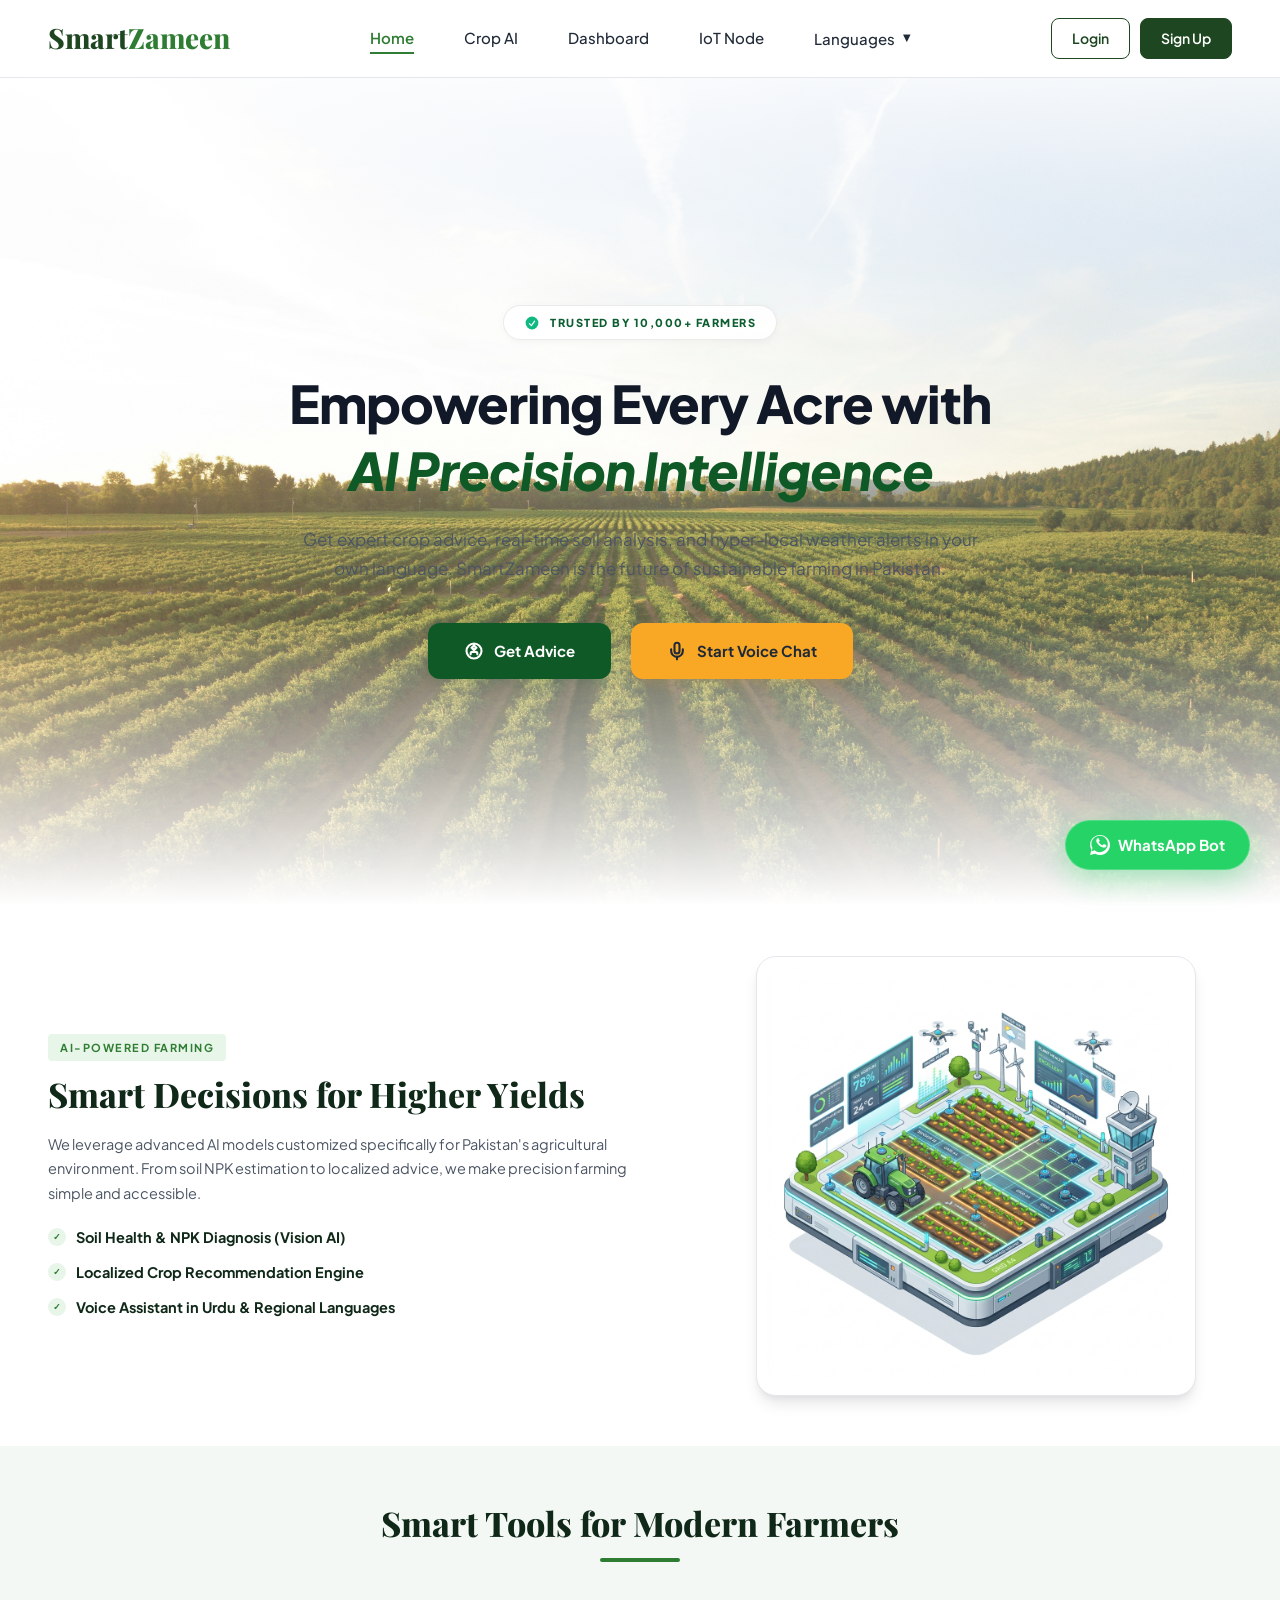
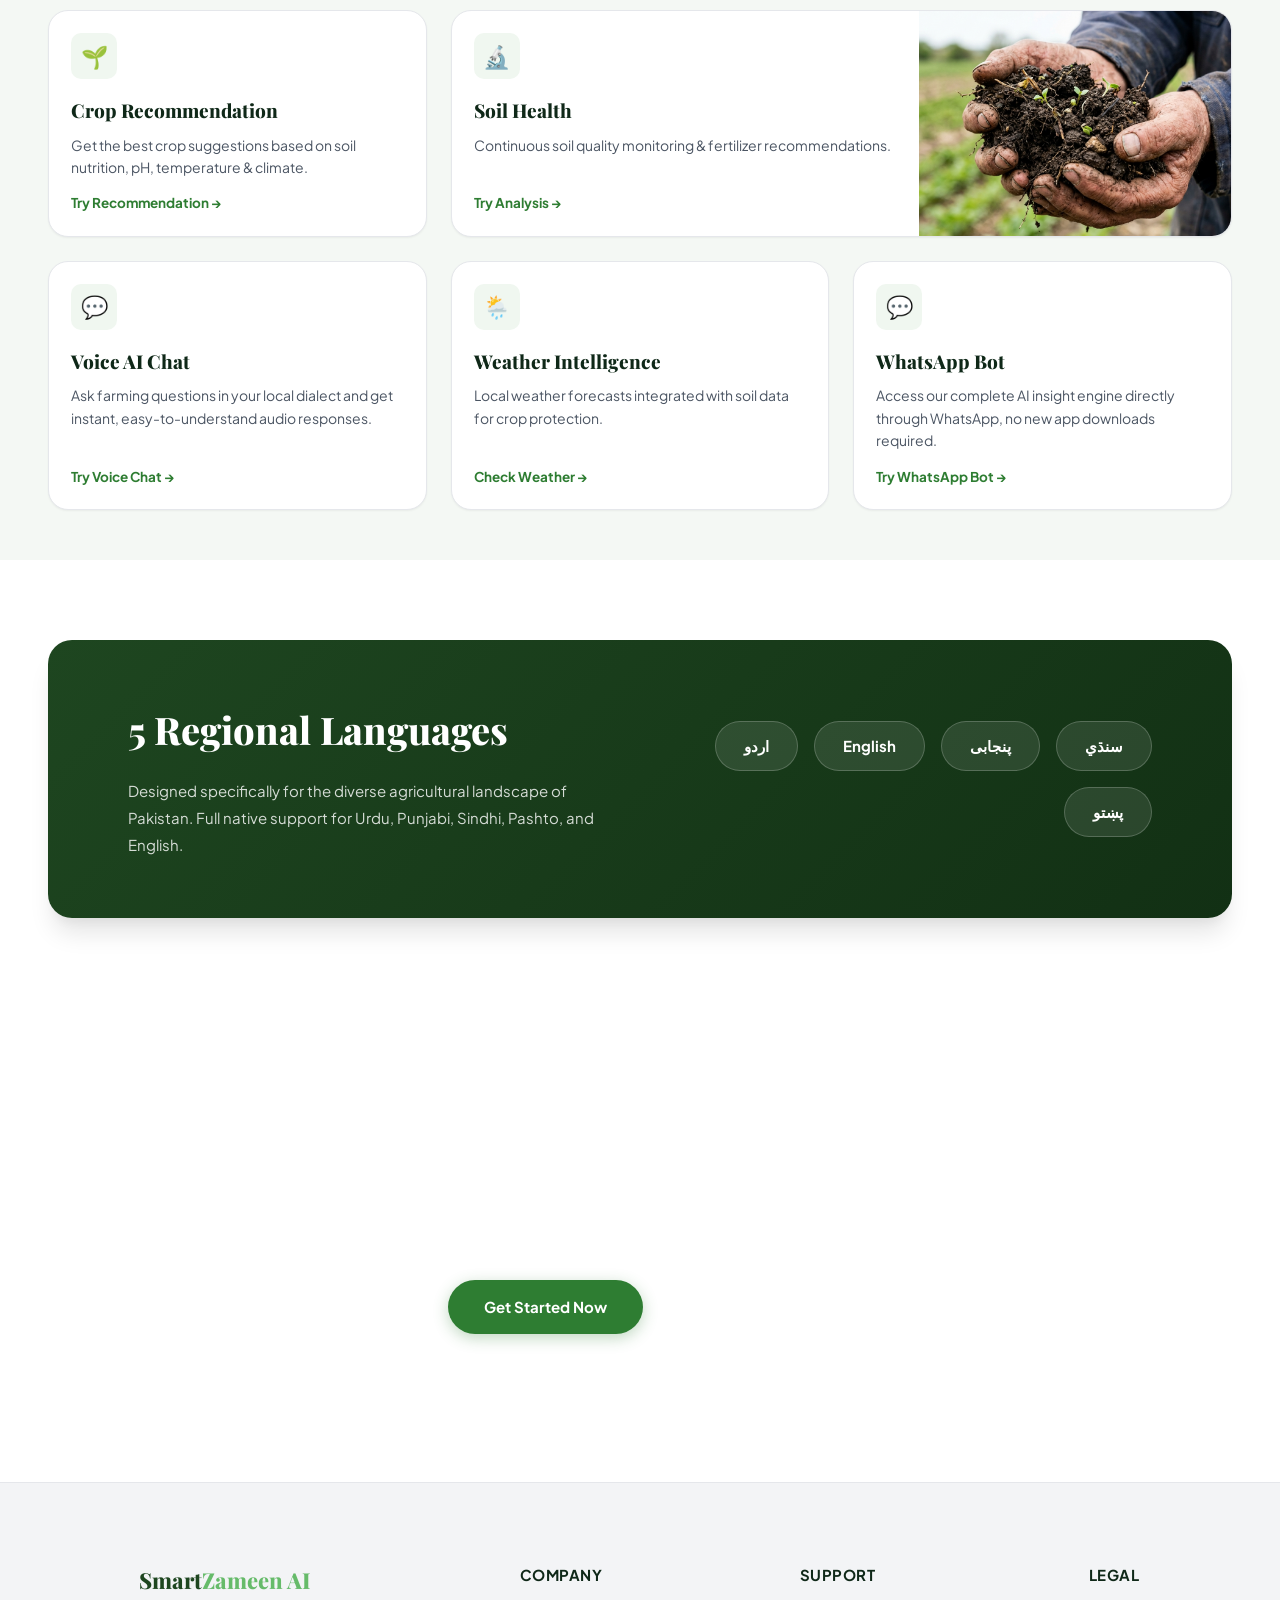
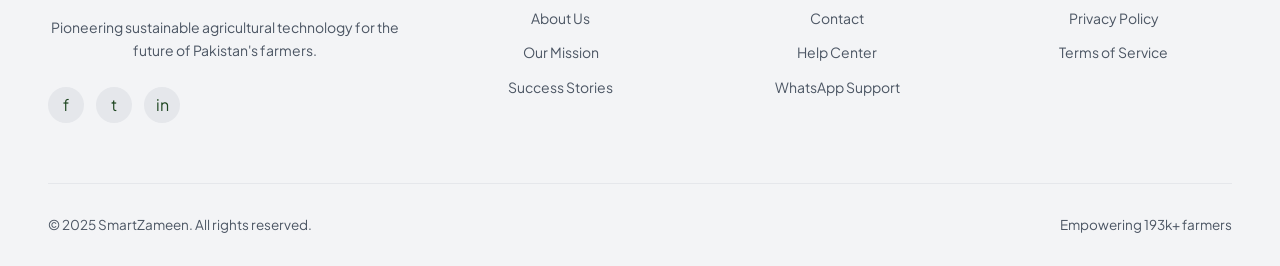
==== frontend/index.html @ 936f968a "SmartZameen AI — full application AI crop recommendation (Random Forest), IoT soil sensor simulator " ====
<!DOCTYPE html>
<html lang="en" dir="ltr">
<head>
  <meta charset="UTF-8">
  <meta name="viewport" content="width=device-width, initial-scale=1.0">
  <title>SmartZameen AI - Empowering Pakistani Farmers</title>
  <link href="https://fonts.googleapis.com/css2?family=Plus+Jakarta+Sans:wght@300;400;500;600;700;800&family=Noto+Nastaliq+Urdu:wght@400;700&family=Playfair+Display:wght@600;700;800&display=swap" rel="stylesheet">
  <link rel="icon" type="image/svg+xml" href="assets/favicon.svg">
  <link rel="stylesheet" href="css/theme.css">
  <style>
    * { margin: 0; padding: 0; box-sizing: border-box; }

    :root {
      --primary: #1e4620;
      --primary-dark: #123014;
      --primary-light: #2d5a32;
      --accent: #2e7d32;
      --accent-light: #66bb6a;
      --warning: #f59e0b;
      --warning-hover: #d97706;
      --dark: #0f2818;
      --text: #1f2937;
      --text-light: #4b5563;
      --bg: #ffffff;
      --bg-light: #f4f8f4;
      --border: #e5e7eb;
      --shadow-sm: 0 1px 2px 0 rgba(0, 0, 0, 0.05);
      --shadow: 0 4px 6px -1px rgba(0, 0, 0, 0.1), 0 2px 4px -1px rgba(0, 0, 0, 0.06);
      --shadow-md: 0 10px 15px -3px rgba(0, 0, 0, 0.1), 0 4px 6px -2px rgba(0, 0, 0, 0.05);
      --shadow-lg: 0 20px 25px -5px rgba(0, 0, 0, 0.1), 0 10px 10px -5px rgba(0, 0, 0, 0.04);
      --transition: all 0.3s cubic-bezier(0.4, 0, 0.2, 1);
    }

    body {
      font-family: 'Plus Jakarta Sans', sans-serif;
      background: var(--bg);
      color: var(--text);
      line-height: 1.6;
      overflow-x: hidden;
    }

    [dir="rtl"] {
      font-family: 'Noto Nastaliq Urdu', 'Plus Jakarta Sans', sans-serif;
    }

    .navbar {
      display: flex;
      align-items: center;
      padding: 16px 48px;
      background: var(--bg);
      border-bottom: 1px solid var(--border);
      position: sticky;
      top: 0;
      z-index: 100;
      gap: 40px;
    }

    .nav-logo {
      font-size: 28px;
      font-weight: 800;
      color: var(--primary);
      font-family: 'Playfair Display', serif;
      white-space: nowrap;
      flex-shrink: 0;
      text-decoration: none;
      flex: 1 1 0%;
    }

    .nav-logo span { color: var(--accent); }

    .nav-center {
      display: flex;
      gap: 50px;
      list-style: none;
      margin: 0;
      padding: 0;
      align-items: center;
      justify-content: center;
    }

    .nav-center a {
      font-size: 15px;
      font-weight: 500;
      color: var(--text);
      text-decoration: none;
      transition: color 0.3s;
      position: relative;
    }

    .nav-center a:hover,
    .nav-center a.on { color: var(--accent); font-weight: 600; }

    .nav-center a::after {
      content: '';
      position: absolute;
      bottom: -4px;
      left: 0;
      width: 0;
      height: 2px;
      background: var(--accent);
      transition: width 0.3s;
    }

    .nav-center a:hover::after,
    .nav-center a.on::after { width: 100%; }

    .nav-right {
      position: relative;
      display: flex;
      align-items: center;
      gap: 20px;
      flex: 1 1 0%;
      justify-content: flex-end;
    }

    .btn-login {
      font-size: 14px; font-weight: 600; color: var(--primary);
      background: transparent; border: 1.5px solid var(--primary);
      padding: 8px 20px; border-radius: 8px; cursor: pointer;
      font-family: inherit; text-decoration: none; transition: all 0.3s;
    }
    .btn-login:hover { background: var(--primary); color: #fff; }

    .btn-signup {
      font-size: 14px; font-weight: 600; color: #fff;
      background: var(--primary); border: 1.5px solid var(--primary);
      padding: 8px 20px; border-radius: 8px; cursor: pointer;
      font-family: inherit; text-decoration: none; transition: all 0.3s;
    }
    .btn-signup:hover { background: var(--primary-light); transform: translateY(-1px); }

    .user-pill {
      display: none; align-items: center; gap: 8px;
      background: #f0f8f0; border-radius: 20px; padding: 6px 16px;
      font-size: 13px; font-weight: 600; color: var(--primary); cursor: pointer;
      border: 1px solid #c8e6c9; position: relative;
    }
    .user-pill:hover .user-dropdown { display: block; }

    .user-dropdown {
      display: none; position: absolute; top: 110%; right: 0;
      background: var(--bg); border: 1px solid var(--border);
      border-radius: 12px; box-shadow: 0 10px 30px rgba(0,0,0,0.1);
      min-width: 160px; z-index: 300; overflow: hidden;
    }
    .user-dropdown a {
      display: block; padding: 12px 18px; font-size: 14px; color: var(--text);
      text-decoration: none; transition: background 0.2s; font-weight: 500;
    }
    .user-dropdown a:hover { background: var(--bg-light); color: var(--accent); }
    .user-dropdown .logout-btn {
      width: 100%; text-align: left; background: none; border: none;
      padding: 12px 18px; font-size: 14px; color: #e53e3e;
      cursor: pointer; font-family: inherit; font-weight: 500; transition: background 0.2s;
    }
    .user-dropdown .logout-btn:hover { background: #fff5f5; }

    .lang-btn {
      font-size: 15px; font-weight: 500; color: var(--text);
      background: transparent; border: none; cursor: pointer;
      font-family: inherit; display: flex; align-items: center;
      gap: 8px; padding: 0; transition: color 0.3s;
    }
    .lang-btn:hover { color: var(--accent); }
    .lang-btn::after { content: '▼'; font-size: 10px; transition: transform 0.3s; }
    .lang-menu.active .lang-btn::after { transform: rotate(180deg); }

    .lang-menu {
      display: none; position: absolute; top: 100%; left: 50%;
      transform: translateX(-50%); background: var(--bg);
      border: 1px solid var(--border); border-radius: 12px;
      box-shadow: 0 10px 30px rgba(0,0,0,0.1); min-width: 160px;
      margin-top: 12px; z-index: 200;
    }
    .lang-menu.active { display: block; }

    .lang-option {
      display: block; width: 100%; padding: 12px 18px;
      background: none; border: none; text-align: left;
      font-size: 14px; font-weight: 500; color: var(--text);
      cursor: pointer; font-family: inherit; transition: all 0.2s;
    }
    .lang-option:hover { background: var(--bg-light); color: var(--accent); }
    .lang-option.on { background: #f0f8f0; color: var(--accent); font-weight: 600; }

    @keyframes slideDown {
      from { opacity: 0; transform: translateY(-5px); }
      to { opacity: 1; transform: translateY(0); }
    }

    .hero {
      position: relative;
      min-height: calc(100vh - 72px);
      background-image: linear-gradient(
        to bottom,
        rgba(255, 255, 255, 0.9) 0%,
        rgba(255, 255, 255, 0.25) 40%,
        rgba(255, 255, 255, 0.25) 65%,
        rgba(255, 255, 255, 1) 100%
      ), url('assets/images/landing_hero.jpg');
      background-size: cover;
      background-position: center;
      background-repeat: no-repeat;
      display: flex;
      flex-direction: column;
      justify-content: center;
      align-items: center;
      text-align: center;
      padding: 80px 24px;
    }

    .hero-container {
      max-width: 900px;
      animation: fadeInUp 0.8s ease-out;
      display: flex;
      flex-direction: column;
      align-items: center;
    }

    .hero-pill {
      display: inline-flex;
      align-items: center;
      gap: 8px;
      background: rgba(255, 255, 255, 0.9);
      border: 1px solid rgba(0, 0, 0, 0.08);
      color: #0c5e30;
      padding: 8px 20px;
      border-radius: 30px;
      font-size: 11px;
      font-weight: 800;
      text-transform: uppercase;
      letter-spacing: 1.5px;
      margin-bottom: 32px;
      box-shadow: 0 2px 8px rgba(0, 0, 0, 0.04);
    }

    .hero-container h1 {
      font-size: 52px;
      font-weight: 800;
      line-height: 1.2;
      color: #111827;
      margin-bottom: 24px;
      font-family: 'Plus Jakarta Sans', sans-serif;
      letter-spacing: -0.02em;
    }

    .hero-container h1 span.ai-intel {
      display: block;
      font-style: italic;
      color: #0f5926;
      font-weight: 800;
      margin-top: 4px;
    }

    .hero-container p {
      font-size: 17px;
      color: #4b5563;
      line-height: 1.7;
      margin-bottom: 40px;
      max-width: 680px;
      margin-left: auto;
      margin-right: auto;
    }

    .hero-buttons {
      display: flex;
      gap: 20px;
      justify-content: center;
      flex-wrap: wrap;
    }

    .btn-primary {
      background: #0f5926;
      color: #ffffff;
      border: none;
      padding: 16px 36px;
      border-radius: 12px;
      font-size: 15px;
      font-weight: 700;
      cursor: pointer;
      font-family: inherit;
      text-decoration: none;
      display: inline-flex;
      align-items: center;
      gap: 10px;
      transition: var(--transition);
      box-shadow: 0 4px 12px rgba(15, 89, 38, 0.15);
    }
    .btn-primary:hover {
      background: #0b451d;
      transform: translateY(-2px);
      box-shadow: 0 6px 20px rgba(15, 89, 38, 0.25);
    }

    .btn-secondary {
      background: #f9a825;
      color: #1f2937;
      border: none;
      padding: 16px 36px;
      border-radius: 12px;
      font-size: 15px;
      font-weight: 700;
      cursor: pointer;
      font-family: inherit;
      text-decoration: none;
      display: inline-flex;
      align-items: center;
      gap: 10px;
      transition: var(--transition);
      box-shadow: 0 4px 12px rgba(249, 168, 37, 0.15);
    }
    .btn-secondary:hover {
      background: #e69516;
      transform: translateY(-2px);
      box-shadow: 0 6px 20px rgba(249, 168, 37, 0.25);
    }

    @keyframes fadeInUp {
      from { opacity: 0; transform: translateY(20px); }
      to { opacity: 1; transform: translateY(0); }
    }

    .autonomy-section {
      padding: 50px 48px;
      background: var(--bg);
      max-width: 1280px;
      margin: 0 auto;
    }

    .autonomy-grid {
      display: grid;
      grid-template-columns: 1.1fr 0.9fr;
      gap: 48px;
      align-items: center;
    }

    .autonomy-content .section-tag {
      display: inline-block;
      font-size: 11px;
      font-weight: 700;
      color: var(--accent);
      background: #e8f5e9;
      padding: 5px 12px;
      border-radius: 4px;
      letter-spacing: 1.5px;
      text-transform: uppercase;
      margin-bottom: 12px;
    }

    .autonomy-content h2 {
      font-size: 34px;
      font-weight: 800;
      color: var(--dark);
      margin-bottom: 16px;
      font-family: 'Playfair Display', serif;
      line-height: 1.25;
    }

    .autonomy-content p {
      font-size: 14.5px;
      color: var(--text-light);
      line-height: 1.7;
      margin-bottom: 20px;
    }

    .autonomy-list {
      list-style: none;
      padding: 0;
      margin: 0;
      display: flex;
      flex-direction: column;
      gap: 12px;
    }

    .autonomy-list li {
      font-size: 14.5px;
      font-weight: 700;
      color: var(--dark);
      display: flex;
      align-items: center;
      gap: 10px;
    }

    .checkmark-icon {
      width: 18px;
      height: 18px;
      background: #e8f5e9;
      color: var(--accent);
      border-radius: 50%;
      display: flex;
      align-items: center;
      justify-content: center;
      font-size: 9px;
      font-weight: 800;
    }

    .autonomy-image {
      position: relative;
      display: flex;
      justify-content: center;
    }

    .autonomy-card {
      background: #ffffff;
      border-radius: 20px;
      box-shadow: var(--shadow-md);
      padding: 10px;
      border: 1px solid var(--border);
      transition: var(--transition);
      max-width: 440px;
      width: 100%;
    }
    .autonomy-card:hover {
      transform: translateY(-5px);
      box-shadow: 0 30px 50px rgba(0, 0, 0, 0.15);
    }
    .autonomy-card img { width: 100%; border-radius: 16px; display: block; }

    .tools-section { padding: 50px 48px; background: var(--bg-light); }
    .tools-container { max-width: 1200px; margin: 0 auto; }

    .section-header { text-align: center; margin-bottom: 36px; }

    .section-header h2 {
      font-size: 34px;
      font-weight: 800;
      color: var(--dark);
      font-family: 'Playfair Display', serif;
      margin-bottom: 12px;
      position: relative;
      display: inline-block;
      padding-bottom: 12px;
    }

    .section-header h2::after {
      content: '';
      position: absolute;
      bottom: 0;
      left: 50%;
      transform: translateX(-50%);
      width: 80px;
      height: 4px;
      background: var(--accent);
      border-radius: 2px;
    }

    .tools-grid { display: grid; grid-template-columns: repeat(3, 1fr); gap: 24px; }

    .tool-card {
      background: #ffffff;
      border: 1px solid var(--border);
      border-radius: 20px;
      padding: 22px;
      box-shadow: var(--shadow-sm);
      transition: var(--transition);
      display: flex;
      flex-direction: column;
    }
    .tool-card:hover {
      border-color: var(--accent-light);
      box-shadow: var(--shadow-md);
      transform: translateY(-3px);
    }

    .tool-icon {
      width: 46px;
      height: 46px;
      background: #f0f7f0;
      color: var(--accent);
      border-radius: 10px;
      display: flex;
      align-items: center;
      justify-content: center;
      font-size: 22px;
      margin-bottom: 16px;
    }

    .tool-card h3 {
      font-size: 19px;
      font-weight: 800;
      color: var(--dark);
      margin-bottom: 8px;
      font-family: 'Playfair Display', serif;
    }

    .tool-card p { font-size: 14px; color: var(--text-light); line-height: 1.6; }

    .tool-card-split {
      grid-column: span 2;
      display: grid;
      grid-template-columns: 1.2fr 0.8fr;
      padding: 0;
      overflow: hidden;
      background: #ffffff;
    }

    .tool-split-content {
      padding: 22px;
      display: flex;
      flex-direction: column;
      justify-content: center;
    }

    .tool-split-img {
      background-image: url('assets/images/hands_soil.png');
      background-size: cover;
      background-position: center;
      min-height: 220px;
    }

    .try-link {
      margin-top: auto;
      padding-top: 14px;
      color: var(--accent);
      font-weight: 700;
      font-size: 13.5px;
      text-decoration: none;
      display: inline-flex;
      align-items: center;
      gap: 6px;
      transition: var(--transition);
    }
    .try-link:hover { color: var(--primary-light); gap: 10px; }

    .languages-section { padding: 80px 48px; background: var(--bg); }

    .languages-card {
      max-width: 1200px;
      margin: 0 auto;
      background: linear-gradient(135deg, var(--primary) 0%, var(--primary-dark) 100%);
      border-radius: 24px;
      padding: 60px 80px;
      color: #ffffff;
      display: grid;
      grid-template-columns: 1fr 1fr;
      gap: 60px;
      align-items: center;
      box-shadow: var(--shadow-lg);
    }

    .languages-left h2 {
      font-size: 38px;
      font-weight: 800;
      font-family: 'Playfair Display', serif;
      margin-bottom: 16px;
    }

    .languages-left p { font-size: 15px; color: rgba(255, 255, 255, 0.82); line-height: 1.8; }

    .languages-right { display: flex; flex-wrap: wrap; gap: 16px; justify-content: flex-end; }

    .lang-pill {
      font-size: 15px;
      font-weight: 700;
      color: #ffffff;
      background: rgba(255, 255, 255, 0.1);
      border: 1px solid rgba(255, 255, 255, 0.2);
      padding: 12px 28px;
      border-radius: 50px;
      cursor: default;
      transition: var(--transition);
    }
    .lang-pill:hover {
      background: rgba(255, 255, 255, 0.2);
      border-color: rgba(255, 255, 255, 0.35);
      transform: scale(1.05);
    }

    .cta-section {
      padding: 100px 48px;
      background-image: linear-gradient(rgba(0,0,0,0.65), rgba(0,0,0,0.65)), url('assets/images/landing_hero.jpg');
      background-size: cover;
      background-position: center;
      background-attachment: fixed;
      text-align: center;
      color: #ffffff;
    }

    .cta-container { max-width: 800px; margin: 0 auto; }

    .cta-container h2 {
      font-size: 40px;
      font-weight: 800;
      font-family: 'Playfair Display', serif;
      margin-bottom: 20px;
    }

    .cta-container p {
      font-size: 16px;
      color: rgba(255, 255, 255, 0.9);
      line-height: 1.8;
      margin-bottom: 40px;
    }

    .cta-buttons { display: flex; gap: 18px; justify-content: center; flex-wrap: wrap; }

    .btn-cta-green {
      background: #2e7d32;
      color: #ffffff;
      border: none;
      padding: 15px 36px;
      border-radius: 30px;
      font-size: 15px;
      font-weight: 700;
      text-decoration: none;
      transition: var(--transition);
      box-shadow: 0 4px 15px rgba(46, 125, 50, 0.3);
    }
    .btn-cta-green:hover { background: #388e3c; transform: translateY(-2px); }

    .btn-cta-outline {
      background: transparent;
      color: #ffffff;
      border: 2px solid #ffffff;
      padding: 13px 34px;
      border-radius: 30px;
      font-size: 15px;
      font-weight: 700;
      text-decoration: none;
      transition: var(--transition);
    }
    .btn-cta-outline:hover { background: #ffffff; color: var(--primary); }

    .footer {
      background: #f3f4f6;
      color: var(--text-light);
      padding: 80px 48px 30px;
      border-top: 1px solid var(--border);
    }

    .footer-grid {
      max-width: 1200px;
      margin: 0 auto 60px;
      display: grid;
      grid-template-columns: 1.5fr 1fr 1fr 1fr;
      gap: 40px;
    }

    .footer-brand h3 {
      font-size: 22px;
      font-weight: 800;
      color: var(--primary);
      font-family: 'Playfair Display', serif;
      margin-bottom: 18px;
    }
    .footer-brand h3 span { color: var(--accent-light); }
    .footer-brand p { font-size: 14px; line-height: 1.7; margin-bottom: 24px; }

    .social-links { display: flex; gap: 12px; }

    .social-btn {
      width: 36px;
      height: 36px;
      background: #e5e7eb;
      color: var(--primary);
      border-radius: 50%;
      display: flex;
      align-items: center;
      justify-content: center;
      text-decoration: none;
      transition: var(--transition);
      font-size: 16px;
    }
    .social-btn:hover { background: var(--primary); color: #ffffff; transform: translateY(-2px); }

    .footer-col h4 {
      font-size: 15px;
      font-weight: 700;
      color: var(--dark);
      margin-bottom: 20px;
      text-transform: uppercase;
      letter-spacing: 0.5px;
    }

    .footer-col ul { list-style: none; padding: 0; margin: 0; display: flex; flex-direction: column; gap: 12px; }
    .footer-col ul a { font-size: 14px; color: var(--text-light); text-decoration: none; transition: var(--transition); }
    .footer-col ul a:hover { color: var(--accent); padding-left: 4px; }

    .footer-bottom {
      max-width: 1200px;
      margin: 0 auto;
      border-top: 1px solid var(--border);
      padding-top: 30px;
      display: flex;
      justify-content: space-between;
      align-items: center;
      font-size: 13.5px;
    }

    @media (max-width: 1024px) {
      .autonomy-grid { grid-template-columns: 1fr; gap: 40px; }
      .languages-card { grid-template-columns: 1fr; gap: 30px; padding: 40px; }
      .languages-right { justify-content: flex-start; }
      .footer-grid { grid-template-columns: 1fr 1fr; }
    }

    @media (max-width: 768px) {
      .navbar { padding: 12px 24px; flex-wrap: wrap; gap: 20px; }
      .nav-logo { font-size: 20px; flex: none; }
      .nav-center { flex-basis: 100%; justify-content: center; gap: 20px; font-size: 13px; display: flex; }
      .nav-right { flex: none; margin-left: auto; }
      .hero-container { padding: 30px 24px; }
      .hero-container h1 { font-size: 32px; }
      .hero-container p { font-size: 15px; }
      .autonomy-section { padding: 60px 24px; }
      .autonomy-content h2 { font-size: 28px; }
      .tools-section { padding: 60px 24px; }
      .section-header h2 { font-size: 28px; }
      .tools-grid { grid-template-columns: 1fr; }
      .tool-card-split { grid-column: span 1; grid-template-columns: 1fr; }
      .tool-split-img { min-height: 200px; }
      .languages-section { padding: 40px 24px; }
      .cta-section { padding: 60px 24px; }
      .cta-container h2 { font-size: 28px; }
      .footer { padding: 60px 24px 20px; }
      .footer-grid { grid-template-columns: 1fr; gap: 30px; }
      .footer-bottom { flex-direction: column; gap: 12px; text-align: center; }
    }

    .whatsapp-float {
      position: fixed;
      bottom: 30px;
      right: 30px;
      background: #25d366;
      color: white;
      border-radius: 50px;
      padding: 12px 24px;
      font-size: 15px;
      font-weight: 700;
      display: flex;
      align-items: center;
      gap: 8px;
      text-decoration: none;
      box-shadow: 0 8px 30px rgba(37, 211, 102, 0.4);
      transition: all 0.3s cubic-bezier(0.4, 0, 0.2, 1);
      z-index: 9999;
      border: 1px solid rgba(255, 255, 255, 0.2);
    }
    .whatsapp-float:hover {
      background: #20ba5a;
      transform: translateY(-3px) scale(1.05);
      box-shadow: 0 12px 35px rgba(37, 211, 102, 0.5);
    }
    .whatsapp-float .whatsapp-icon-svg { width: 20px; height: 20px; }
  </style>
</head>
<body>

  <nav class="navbar">
    <a href="index.html" class="nav-logo">Smart<span id="app-name">Zameen</span></a>
    <div class="nav-center">
      <a href="index.html" id="t-home" class="on">Home</a>
      <a href="predict.html" id="t-pred">Crop AI</a>
      <a href="dashboard.html" id="t-dash">Dashboard</a>
      <a href="sensor-simulator.html" id="t-iot">IoT Node</a>
      <button class="lang-btn" id="langToggle">Languages</button>
      <div class="lang-menu" id="langMenu">
        <button class="lang-option on" onclick="setLang('en', this)">English</button>
        <button class="lang-option" onclick="setLang('ur', this)">اردو</button>
        <button class="lang-option" onclick="setLang('pa', this)">پنجابی</button>
        <button class="lang-option" onclick="setLang('sd', this)">سنڌي</button>
        <button class="lang-option" onclick="setLang('ps', this)">پښتو</button>
      </div>
    </div>
    <div class="nav-right">
      <div id="auth-buttons" style="display:flex;gap:10px;align-items:center;">
        <a href="login.html" class="btn-login">Login</a>
        <a href="signup.html" class="btn-signup">Sign Up</a>
      </div>
      <div class="user-pill" id="user-pill">
        <span>👤</span>
        <span id="user-name-display">User</span>
        <span class="chevron">▼</span>
        <div class="user-dropdown">
          <a href="dashboard.html">📊 Dashboard</a>
          <a href="predict.html">🌱 Predict Crop</a>
          <button class="logout-btn" onclick="logout()">🚪 Logout</button>
        </div>
      </div>
    </div>
  </nav>

  <section class="hero">
    <div class="hero-container">
      <div class="hero-pill">
        <svg xmlns="http://www.w3.org/2000/svg" viewBox="0 0 20 20" fill="currentColor" width="16" height="16" style="flex-shrink:0;color:#10b981;margin-right:2px;">
          <path fill-rule="evenodd" d="M10 18a8 8 0 100-16 8 8 0 000 16zm3.857-9.809a.75.75 0 00-1.214-.882l-3.483 4.79-1.88-1.88a.75.75 0 10-1.06 1.061l2.5 2.5a.75.75 0 001.137-.089l4-5.5z" clip-rule="evenodd" />
        </svg>
        <span id="trusted-farmers">Trusted by 10,000+ Farmers</span>
      </div>
      <h1 id="hero-title">Empowering Every Acre with <span class="ai-intel">AI Precision Intelligence</span></h1>
      <p id="hero-desc">Get expert crop advice, real-time soil analysis, and hyper-local weather alerts in your own language. SmartZameen is the future of sustainable farming in Pakistan.</p>
      <div class="hero-buttons">
        <a href="predict.html" class="btn-primary">
          <svg xmlns="http://www.w3.org/2000/svg" width="20" height="20" viewBox="0 0 24 24" fill="none" stroke="currentColor" stroke-width="2.5" stroke-linecap="round" stroke-linejoin="round" style="flex-shrink:0;">
            <circle cx="12" cy="12" r="9" />
            <path d="M16 16v-1a2 2 0 0 0-2-2h-4a2 2 0 0 0-2 2v1" />
            <circle cx="12" cy="8" r="2" />
            <path d="M12 5V4M12 10v1M14 8h1M9 8h1" />
          </svg>
          <span id="btn-predict">Get Advice</span>
        </a>
        <a href="predict.html?mode=voice" class="btn-secondary">
          <svg xmlns="http://www.w3.org/2000/svg" width="20" height="20" viewBox="0 0 24 24" fill="none" stroke="currentColor" stroke-width="2.5" stroke-linecap="round" stroke-linejoin="round" style="flex-shrink:0;">
            <path d="M12 2a3 3 0 0 0-3 3v7a3 3 0 0 0 6 0V5a3 3 0 0 0-3-3z"/>
            <path d="M19 10v2a7 7 0 0 1-14 0v-2"/>
            <line x1="12" y1="19" x2="12" y2="22"/>
          </svg>
          <span id="btn-voice-chat">Start Voice Chat</span>
        </a>
      </div>
    </div>
  </section>

  <section class="autonomy-section">
    <div class="autonomy-grid">
      <div class="autonomy-content">
        <span class="section-tag">AI-Powered Farming</span>
        <h2>Smart Decisions for Higher Yields</h2>
        <p>We leverage advanced AI models customized specifically for Pakistan's agricultural environment. From soil NPK estimation to localized advice, we make precision farming simple and accessible.</p>
        <ul class="autonomy-list">
          <li><span class="checkmark-icon">✓</span><span>Soil Health & NPK Diagnosis (Vision AI)</span></li>
          <li><span class="checkmark-icon">✓</span><span>Localized Crop Recommendation Engine</span></li>
          <li><span class="checkmark-icon">✓</span><span>Voice Assistant in Urdu & Regional Languages</span></li>
        </ul>
      </div>
      <div class="autonomy-image">
        <div class="autonomy-card">
          <img src="assets/images/isometric_farm.png" alt="Smart Farm 3D Render">
        </div>
      </div>
    </div>
  </section>

  <section class="tools-section">
    <div class="tools-container">
      <div class="section-header">
        <h2 id="feat-title">Intelligent Farming Tools</h2>
      </div>
      <div class="tools-grid">
        <div class="tool-card">
          <div class="tool-icon">🌱</div>
          <h3 id="f1-title">AI Crop Recommendation</h3>
          <p id="f1-desc">Personalized insights based on your soil profile, climate trends, and historical performance data.</p>
          <a href="predict.html" class="try-link">Try Recommendation &rarr;</a>
        </div>

        <div class="tool-card tool-card-split">
          <div class="tool-split-content">
            <div class="tool-icon">🔬</div>
            <h3 id="f5-title">Soil Image Analysis</h3>
            <p id="f5-desc">Upload a photo of your soil to detect nutrient deficiencies, pH levels, and overall health status instantly using our vision AI.</p>
            <a href="predict.html?mode=camera" class="try-link">Try Analysis &rarr;</a>
          </div>
          <div class="tool-split-img"></div>
        </div>

        <div class="tool-card">
          <div class="tool-icon">💬</div>
          <h3 id="voice-ai-title">Voice AI Chat</h3>
          <p id="voice-ai-desc">Ask farming questions in your local dialect and get instant, easy-to-understand audio responses.</p>
          <a href="predict.html?mode=voice" class="try-link">Try Voice Chat &rarr;</a>
        </div>

        <div class="tool-card">
          <div class="tool-icon">🌦️</div>
          <h3 id="f3-title">Weather Forecast</h3>
          <p id="f3-desc">Hyper-local alerts tailored to your specific field coordinates with minute-by-minute accuracy.</p>
          <a href="dashboard.html" class="try-link">Check Weather &rarr;</a>
        </div>

        <div class="tool-card">
          <div class="tool-icon">💬</div>
          <h3 id="whatsapp-bot-title">WhatsApp Bot</h3>
          <p id="whatsapp-bot-desc">Access our complete AI insight engine directly through WhatsApp, no new app downloads required.</p>
          <a href="https://wa.me/14155238886?text=hello" target="_blank" class="try-link" style="margin-top:auto;">Try WhatsApp Bot &rarr;</a>
        </div>
      </div>
    </div>
  </section>

  <section class="languages-section">
    <div class="languages-card">
      <div class="languages-left">
        <h2>5 Regional Languages</h2>
        <p>Designed specifically for the diverse agricultural landscape of Pakistan. Full native support for Urdu, Punjabi, Sindhi, Pashto, and English.</p>
      </div>
      <div class="languages-right">
        <span class="lang-pill">اردو</span>
        <span class="lang-pill">English</span>
        <span class="lang-pill">پنجابی</span>
        <span class="lang-pill">سنڌي</span>
        <span class="lang-pill">پښتو</span>
      </div>
    </div>
  </section>

  <section class="cta-section">
    <div class="cta-container">
      <h2>Ready to modernize your farm?</h2>
      <p>Join thousands of progressive farmers using SmartZameen AI to increase yield, reduce chemical dependency, and maximize profits.</p>
      <div class="cta-buttons">
        <a href="predict.html" class="btn-cta-green">Get Started Now</a>
        <a href="#" class="btn-cta-outline">Talk to Expert</a>
      </div>
    </div>
  </section>

  <footer class="footer">
    <div class="footer-grid">
      <div class="footer-brand">
        <h3>Smart<span>Zameen AI</span></h3>
        <p>Pioneering sustainable agricultural technology for the future of Pakistan's farmers.</p>
        <div class="social-links">
          <a href="#" class="social-btn">f</a>
          <a href="#" class="social-btn">t</a>
          <a href="#" class="social-btn">in</a>
        </div>
      </div>
      <div class="footer-col">
        <h4>Company</h4>
        <ul>
          <li><a href="#">About Us</a></li>
          <li><a href="#">Our Mission</a></li>
          <li><a href="#">Success Stories</a></li>
        </ul>
      </div>
      <div class="footer-col">
        <h4>Support</h4>
        <ul>
          <li><a href="#">Contact</a></li>
          <li><a href="#">Help Center</a></li>
          <li><a href="#">WhatsApp Support</a></li>
        </ul>
      </div>
      <div class="footer-col">
        <h4>Legal</h4>
        <ul>
          <li><a href="#">Privacy Policy</a></li>
          <li><a href="#">Terms of Service</a></li>
        </ul>
      </div>
    </div>
    <div class="footer-bottom">
      <div id="footer-copy">© 2026 SmartZameen AI. All rights reserved.</div>
      <div id="footer-info">Empowering 193k+ farmers</div>
    </div>
  </footer>

  <script>
    document.getElementById('langToggle').addEventListener('click', function(e) {
      e.stopPropagation();
      document.getElementById('langMenu').classList.toggle('active');
    });

    document.addEventListener('click', function(e) {
      const menu = document.getElementById('langMenu');
      if (menu && !e.target.closest('[id="langToggle"]') && !e.target.closest('#langMenu')) {
        menu.classList.remove('active');
      }
    });

    const currentPage = window.location.pathname.split('/').pop() || 'index.html';
    document.querySelectorAll('.nav-center a').forEach(link => {
      link.classList.remove('on');
      if (link.getAttribute('href') === currentPage) link.classList.add('on');
    });
  </script>

  <script src="js/lang.js"></script>
  <script src="js/main.js"></script>

  <a href="https://wa.me/14155238886?text=hello" target="_blank" class="whatsapp-float" title="Chat with WhatsApp AI Bot">
    <svg xmlns="http://www.w3.org/2000/svg" width="20" height="20" viewBox="0 0 24 24" fill="currentColor" class="whatsapp-icon-svg" style="flex-shrink:0;">
      <path d="M.057 24l1.687-6.163c-1.041-1.804-1.588-3.849-1.587-5.946C.06 5.348 5.397.01 12.008.01c3.202.001 6.212 1.246 8.477 3.513 2.266 2.268 3.507 5.28 3.505 8.484-.004 6.657-5.34 11.997-11.953 11.997-2.005-.001-3.973-.502-5.717-1.458L0 24zm6.59-4.846c1.6.95 3.188 1.449 4.825 1.451 5.436 0 9.86-4.42 9.864-9.858.002-2.634-1.01-5.11-2.85-6.953C16.646 1.952 14.177.95 11.545.95 6.11.95 1.687 5.37 1.683 10.81c-.001 1.73.454 3.42 1.316 4.925l-.994 3.635 3.72-.975zm12.353-7.25c-.297-.149-1.758-.867-2.03-.967-.273-.099-.471-.148-.67.15-.197.297-.767.966-.94 1.164-.173.199-.347.223-.644.075-.297-.15-1.255-.463-2.39-1.475-.883-.788-1.48-1.761-1.653-2.059-.173-.297-.018-.458.13-.606.134-.133.298-.347.446-.52.149-.174.198-.298.298-.497.099-.198.05-.371-.025-.52-.075-.149-.669-1.612-.916-2.207-.242-.579-.487-.5-.669-.51-.173-.008-.371-.01-.57-.01-.198 0-.52.074-.792.372-.272.297-1.04 1.016-1.04 2.479 0 1.462 1.065 2.875 1.213 3.074.149.198 2.096 3.2 5.077 4.487.709.306 1.262.489 1.694.625.712.227 1.36.195 1.871.118.571-.085 1.758-.719 2.006-1.413.248-.694.248-1.289.173-1.413-.074-.124-.272-.198-.57-.347z"/>
    </svg>
    <span class="whatsapp-text">WhatsApp Bot</span>
  </a>

</body>
</html>
---- frontend/css/theme.css ----
/* ============================================================
   SmartZameen AI — Shared Design System (theme.css)
   Single source of truth for colors, typography, and the
   components reused across every page (nav, buttons, cards,
   forms, badges, footer, WhatsApp button). Pulled from the
   dashboard's palette so the whole app is visually consistent.
   ============================================================ */

@import url('https://fonts.googleapis.com/css2?family=Plus+Jakarta+Sans:wght@300;400;500;600;700;800&family=Noto+Nastaliq+Urdu:wght@400;700&family=Playfair+Display:wght@600;700;800&display=swap');

:root {
  /* Brand greens */
  --primary:        #1e4620;
  --primary-dark:   #123014;
  --primary-light:  #2d5a32;
  --accent:         #2e7d32;
  --accent-light:   #66bb6a;
  --accent-soft:    #e8f5e9;

  /* Support */
  --warning:        #f59e0b;
  --warning-hover:  #d97706;
  --danger:         #dc2626;
  --soil:           #7e4e04;

  /* Neutrals */
  --dark:           #0f2818;
  --text:           #1f2937;
  --text-light:     #6b7280;
  --bg:             #ffffff;
  --bg-light:       #f4f8f4;
  --border:         #e5e7eb;

  /* Elevation */
  --shadow-sm: 0 1px 2px 0 rgba(0,0,0,0.05);
  --shadow:    0 4px 6px -1px rgba(0,0,0,0.1), 0 2px 4px -1px rgba(0,0,0,0.06);
  --shadow-md: 0 10px 15px -3px rgba(0,0,0,0.1), 0 4px 6px -2px rgba(0,0,0,0.05);
  --shadow-lg: 0 20px 25px -5px rgba(0,0,0,0.1), 0 10px 10px -5px rgba(0,0,0,0.04);

  --radius:    16px;
  --radius-sm: 10px;
  --transition: all 0.3s cubic-bezier(0.4, 0, 0.2, 1);

  /* Fonts */
  --font-sans:  'Plus Jakarta Sans', system-ui, sans-serif;
  --font-serif: 'Playfair Display', Georgia, serif;
  --font-urdu:  'Noto Nastaliq Urdu', 'Plus Jakarta Sans', serif;
}

* { margin: 0; padding: 0; box-sizing: border-box; }

body {
  font-family: var(--font-sans);
  background: var(--bg-light);
  color: var(--text);
  line-height: 1.6;
}

[dir="rtl"] { font-family: var(--font-urdu); }

/* ---------------- Navbar ---------------- */
.navbar {
  display: flex; align-items: center;
  padding: 16px clamp(16px, 4vw, 48px);
  background: var(--bg);
  border-bottom: 1px solid var(--border);
  position: sticky; top: 0; z-index: 100; gap: 40px;
}
.nav-logo {
  font-size: clamp(20px, 3vw, 28px); font-weight: 800;
  color: var(--primary); font-family: var(--font-serif);
  white-space: nowrap; flex-shrink: 0; text-decoration: none; flex: 1 1 0%;
}
.nav-logo span { color: var(--accent); }
.nav-center {
  display: flex; gap: clamp(20px, 4vw, 50px); list-style: none;
  align-items: center; justify-content: center;
}
.nav-center a {
  font-size: 15px; font-weight: 500; color: var(--text);
  text-decoration: none; transition: color 0.3s; position: relative;
}
.nav-center a:hover, .nav-center a.on { color: var(--accent); font-weight: 600; }
.nav-center a::after {
  content: ''; position: absolute; bottom: -4px; left: 0; width: 0;
  height: 2px; background: var(--accent); transition: width 0.3s;
}
.nav-center a:hover::after, .nav-center a.on::after { width: 100%; }
.nav-right {
  position: relative; display: flex; align-items: center; gap: 20px;
  flex: 1 1 0%; justify-content: flex-end;
}

/* ---------------- Auth buttons / pills ---------------- */
.btn-login {
  font-size: 14px; font-weight: 600; color: var(--primary);
  background: transparent; border: 1.5px solid var(--primary);
  padding: 8px 20px; border-radius: 8px; cursor: pointer;
  font-family: inherit; text-decoration: none; transition: var(--transition);
}
.btn-login:hover { background: var(--primary); color: #fff; }
.btn-signup {
  font-size: 14px; font-weight: 600; color: #fff;
  background: var(--primary); border: 1.5px solid var(--primary);
  padding: 8px 20px; border-radius: 8px; cursor: pointer;
  font-family: inherit; text-decoration: none; transition: var(--transition);
}
.btn-signup:hover { background: var(--primary-light); transform: translateY(-1px); }

.user-pill {
  display: none; align-items: center; gap: 8px;
  background: #f0f8f0; border-radius: 20px; padding: 6px 16px;
  font-size: 13px; font-weight: 600; color: var(--primary); cursor: pointer;
  border: 1px solid #c8e6c9; position: relative;
}
.user-pill:hover .user-dropdown { display: block; }
.user-dropdown {
  display: none; position: absolute; top: 110%; right: 0;
  background: var(--bg); border: 1px solid var(--border);
  border-radius: 12px; box-shadow: 0 10px 30px rgba(0,0,0,0.1);
  min-width: 160px; z-index: 300; overflow: hidden;
}
.user-dropdown a {
  display: block; padding: 12px 18px; font-size: 14px; color: var(--text);
  text-decoration: none; transition: background 0.2s; font-weight: 500;
}
.user-dropdown a:hover { background: var(--bg-light); color: var(--accent); }
.user-dropdown .logout-btn {
  width: 100%; text-align: left; background: none; border: none;
  padding: 12px 18px; font-size: 14px; color: #e53e3e;
  cursor: pointer; font-family: inherit; font-weight: 500; transition: background 0.2s;
}
.user-dropdown .logout-btn:hover { background: #fff5f5; }

/* ---------------- Language menu ---------------- */
.lang-btn {
  font-size: 15px; font-weight: 500; color: var(--text);
  background: transparent; border: none; cursor: pointer;
  font-family: inherit; display: flex; align-items: center; gap: 8px;
  padding: 0; transition: color 0.3s;
}
.lang-btn:hover { color: var(--accent); }
.lang-btn::after { content: '▼'; font-size: 10px; transition: transform 0.3s; }
.lang-menu.active .lang-btn::after { transform: rotate(180deg); }
.lang-menu {
  display: none; position: absolute; top: 100%; left: 50%;
  transform: translateX(-50%); background: var(--bg);
  border: 1px solid var(--border); border-radius: 12px;
  box-shadow: 0 10px 30px rgba(0,0,0,0.1); min-width: 160px;
  margin-top: 12px; z-index: 200;
}
.lang-menu.active { display: block; }
.lang-option {
  display: block; width: 100%; padding: 12px 18px; background: none;
  border: none; text-align: left; font-size: 14px; font-weight: 500;
  color: var(--text); cursor: pointer; font-family: inherit; transition: all 0.2s;
}
.lang-option:hover { background: var(--bg-light); color: var(--accent); }
.lang-option.on { background: #f0f8f0; color: var(--accent); font-weight: 600; }

/* ---------------- Generic card / buttons ---------------- */
.sz-card {
  background: var(--bg); border: 1px solid var(--border);
  border-radius: var(--radius); padding: 24px; box-shadow: var(--shadow-sm);
}
.btn {
  font-family: var(--font-sans); font-weight: 700; font-size: 14px;
  border: none; border-radius: var(--radius-sm); padding: 12px 20px;
  cursor: pointer; transition: var(--transition); text-decoration: none;
  display: inline-flex; align-items: center; justify-content: center; gap: 8px;
}
.btn-primary { background: var(--primary); color: #fff; box-shadow: 0 4px 12px rgba(30,70,32,0.25); }
.btn-primary:hover { background: var(--primary-light); transform: translateY(-1px); }
.btn-accent { background: var(--accent); color: #fff; }
.btn-accent:hover { background: var(--primary); transform: translateY(-1px); }
.btn-warning { background: var(--warning); color: #fff; }
.btn-warning:hover { background: var(--warning-hover); }
.btn-ghost { background: transparent; color: var(--text-light); border: 1px solid var(--border); }
.btn-ghost:hover { color: var(--text); border-color: var(--accent-light); }

/* ---------------- Badges ---------------- */
.badge { font-size: 11px; font-weight: 700; padding: 4px 10px; border-radius: 20px; }
.badge.green  { background: var(--accent-soft); color: var(--accent); }
.badge.orange { background: #fff3e0; color: #e65100; }

/* ---------------- Footer ---------------- */
.footer {
  text-align: center; padding: 28px; font-size: 13px; color: var(--text-light);
  border-top: 1px solid var(--border); background: var(--bg); margin-top: 48px;
}

/* ---------------- WhatsApp float ---------------- */
.whatsapp-float {
  position: fixed; bottom: 30px; right: 30px; background: #25d366; color: #fff;
  border-radius: 50px; padding: 12px 24px; font-size: 15px; font-weight: 700;
  display: flex; align-items: center; gap: 8px; text-decoration: none;
  box-shadow: 0 8px 30px rgba(37,211,102,0.4); transition: var(--transition);
  z-index: 9999; border: 1px solid rgba(255,255,255,0.2);
}
.whatsapp-float:hover {
  background: #20ba5a; transform: translateY(-3px) scale(1.05);
  box-shadow: 0 12px 35px rgba(37,211,102,0.5);
}
.whatsapp-float .whatsapp-icon-svg { width: 20px; height: 20px; }

/* ---------------- Responsive nav (shared) ---------------- */
@media (max-width: 768px) {
  .navbar { padding: 12px 18px; flex-wrap: wrap; gap: 16px; }
  .nav-logo { flex: none; }
  .nav-center { flex-basis: 100%; justify-content: center; gap: 18px; font-size: 13px; order: 3; }
  .nav-right { flex: none; margin-left: auto; }
  .whatsapp-float { bottom: 16px; right: 16px; padding: 10px 18px; font-size: 13px; }
}
@media (max-width: 480px) {
  .whatsapp-float .whatsapp-text { display: none; }
  .whatsapp-float { padding: 14px; border-radius: 50%; }
}
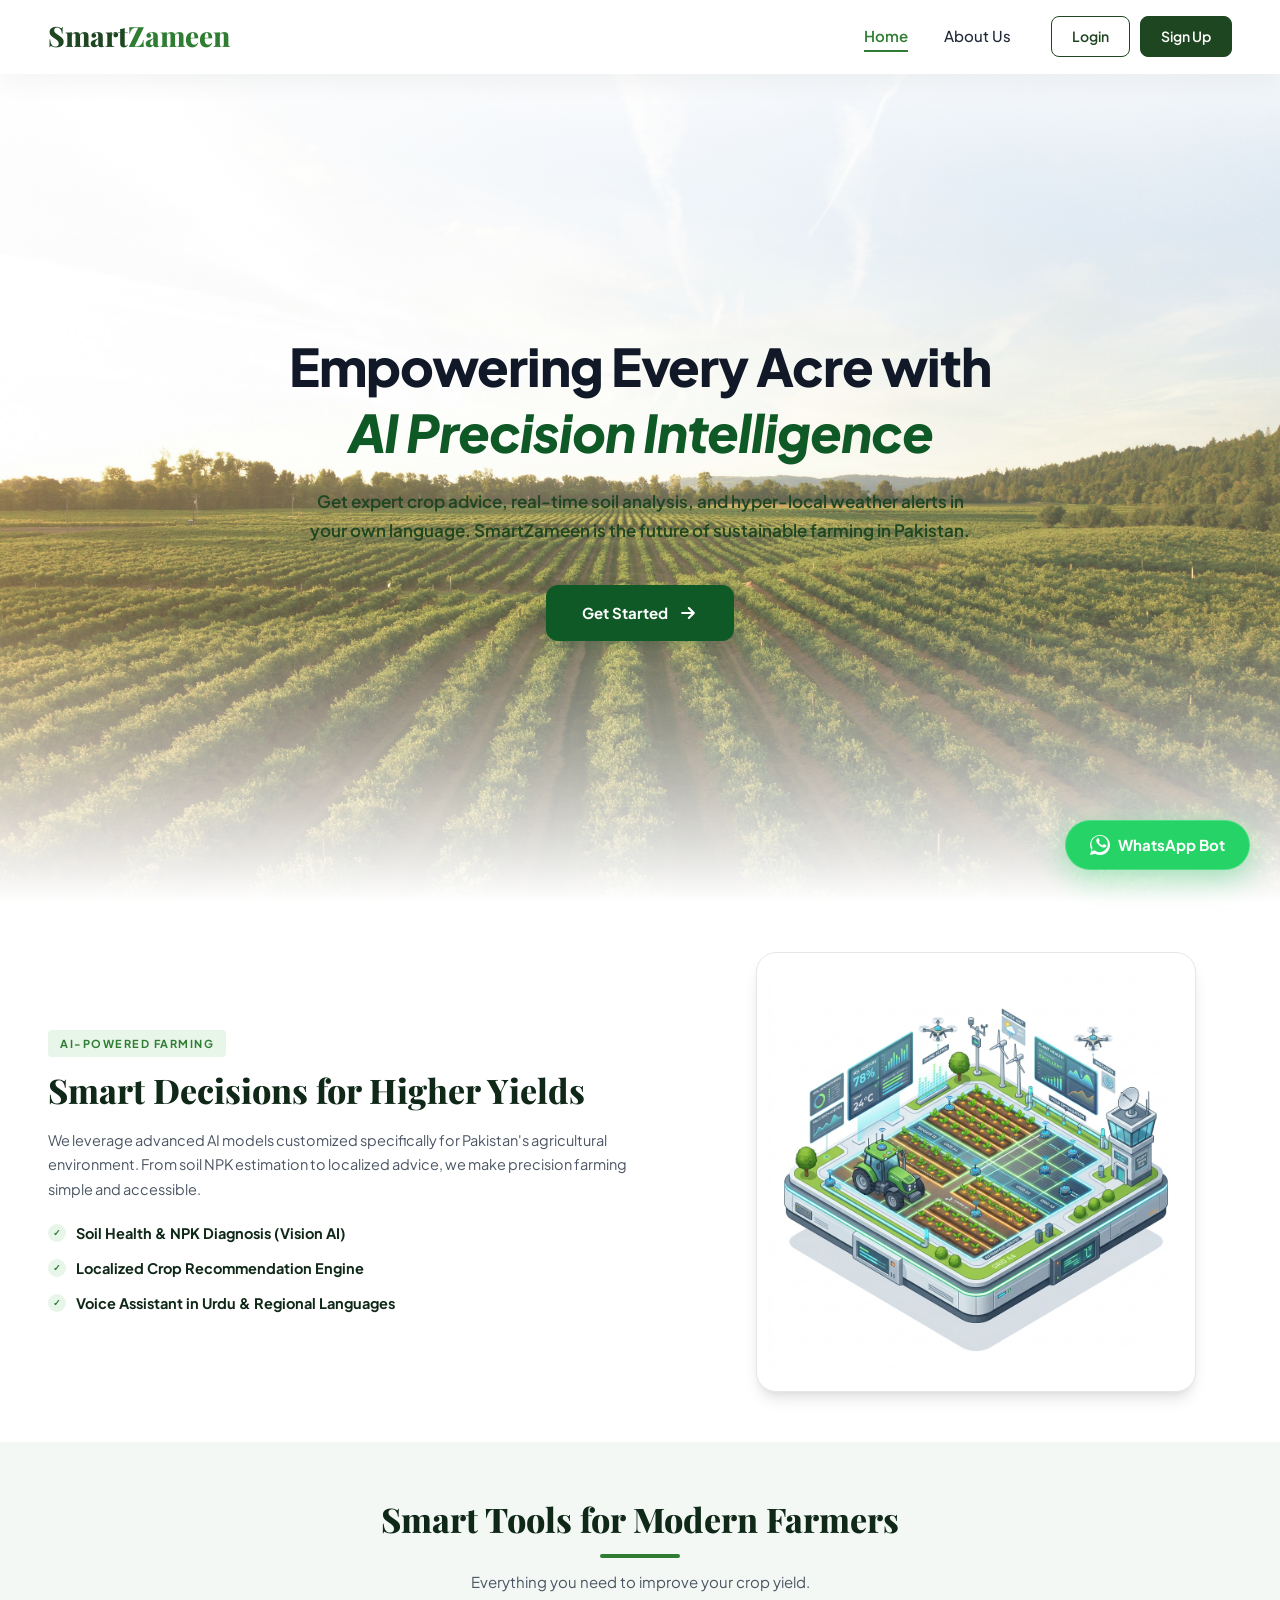
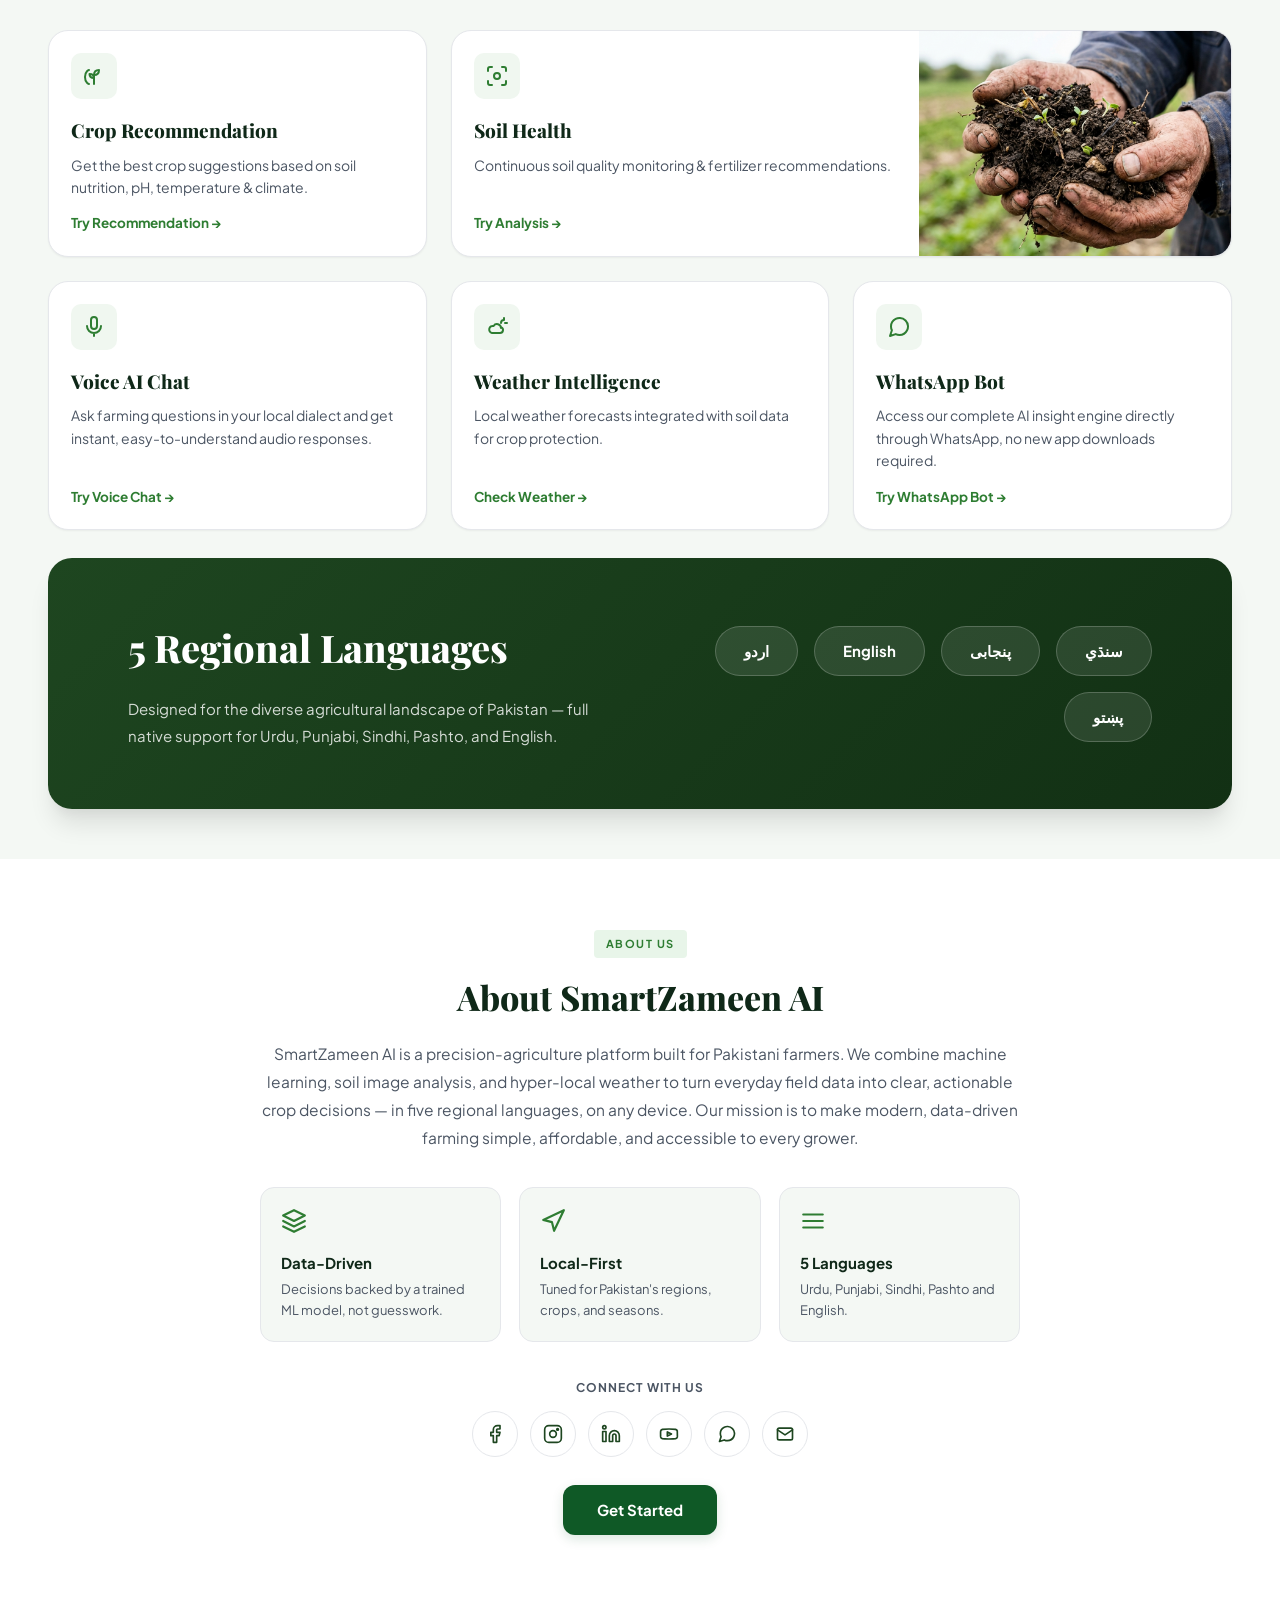
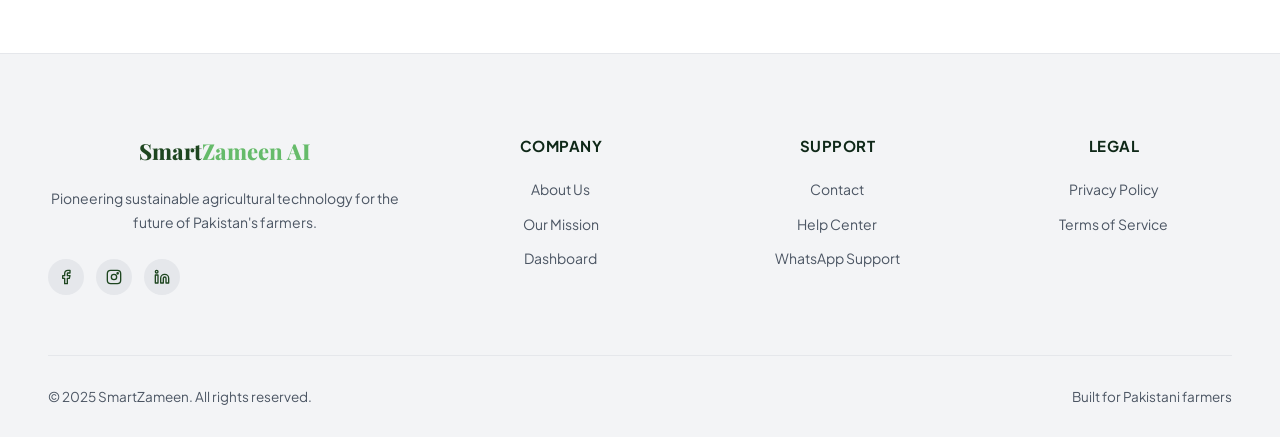
==== commit 67d5a117: "first" ====
--- a/frontend/index.html
+++ b/frontend/index.html
@@ -43,145 +43,8 @@
       font-family: 'Noto Nastaliq Urdu', 'Plus Jakarta Sans', sans-serif;
     }
 
-    .navbar {
-      display: flex;
-      align-items: center;
-      padding: 16px 48px;
-      background: var(--bg);
-      border-bottom: 1px solid var(--border);
-      position: sticky;
-      top: 0;
-      z-index: 100;
-      gap: 40px;
-    }
-
-    .nav-logo {
-      font-size: 28px;
-      font-weight: 800;
-      color: var(--primary);
-      font-family: 'Playfair Display', serif;
-      white-space: nowrap;
-      flex-shrink: 0;
-      text-decoration: none;
-      flex: 1 1 0%;
-    }
-
-    .nav-logo span { color: var(--accent); }
-
-    .nav-center {
-      display: flex;
-      gap: 50px;
-      list-style: none;
-      margin: 0;
-      padding: 0;
-      align-items: center;
-      justify-content: center;
-    }
-
-    .nav-center a {
-      font-size: 15px;
-      font-weight: 500;
-      color: var(--text);
-      text-decoration: none;
-      transition: color 0.3s;
-      position: relative;
-    }
-
-    .nav-center a:hover,
-    .nav-center a.on { color: var(--accent); font-weight: 600; }
-
-    .nav-center a::after {
-      content: '';
-      position: absolute;
-      bottom: -4px;
-      left: 0;
-      width: 0;
-      height: 2px;
-      background: var(--accent);
-      transition: width 0.3s;
-    }
-
-    .nav-center a:hover::after,
-    .nav-center a.on::after { width: 100%; }
-
-    .nav-right {
-      position: relative;
-      display: flex;
-      align-items: center;
-      gap: 20px;
-      flex: 1 1 0%;
-      justify-content: flex-end;
-    }
-
-    .btn-login {
-      font-size: 14px; font-weight: 600; color: var(--primary);
-      background: transparent; border: 1.5px solid var(--primary);
-      padding: 8px 20px; border-radius: 8px; cursor: pointer;
-      font-family: inherit; text-decoration: none; transition: all 0.3s;
-    }
-    .btn-login:hover { background: var(--primary); color: #fff; }
-
-    .btn-signup {
-      font-size: 14px; font-weight: 600; color: #fff;
-      background: var(--primary); border: 1.5px solid var(--primary);
-      padding: 8px 20px; border-radius: 8px; cursor: pointer;
-      font-family: inherit; text-decoration: none; transition: all 0.3s;
-    }
-    .btn-signup:hover { background: var(--primary-light); transform: translateY(-1px); }
-
-    .user-pill {
-      display: none; align-items: center; gap: 8px;
-      background: #f0f8f0; border-radius: 20px; padding: 6px 16px;
-      font-size: 13px; font-weight: 600; color: var(--primary); cursor: pointer;
-      border: 1px solid #c8e6c9; position: relative;
-    }
-    .user-pill:hover .user-dropdown { display: block; }
-
-    .user-dropdown {
-      display: none; position: absolute; top: 110%; right: 0;
-      background: var(--bg); border: 1px solid var(--border);
-      border-radius: 12px; box-shadow: 0 10px 30px rgba(0,0,0,0.1);
-      min-width: 160px; z-index: 300; overflow: hidden;
-    }
-    .user-dropdown a {
-      display: block; padding: 12px 18px; font-size: 14px; color: var(--text);
-      text-decoration: none; transition: background 0.2s; font-weight: 500;
-    }
-    .user-dropdown a:hover { background: var(--bg-light); color: var(--accent); }
-    .user-dropdown .logout-btn {
-      width: 100%; text-align: left; background: none; border: none;
-      padding: 12px 18px; font-size: 14px; color: #e53e3e;
-      cursor: pointer; font-family: inherit; font-weight: 500; transition: background 0.2s;
-    }
-    .user-dropdown .logout-btn:hover { background: #fff5f5; }
-
-    .lang-btn {
-      font-size: 15px; font-weight: 500; color: var(--text);
-      background: transparent; border: none; cursor: pointer;
-      font-family: inherit; display: flex; align-items: center;
-      gap: 8px; padding: 0; transition: color 0.3s;
-    }
-    .lang-btn:hover { color: var(--accent); }
-    .lang-btn::after { content: '▼'; font-size: 10px; transition: transform 0.3s; }
-    .lang-menu.active .lang-btn::after { transform: rotate(180deg); }
-
-    .lang-menu {
-      display: none; position: absolute; top: 100%; left: 50%;
-      transform: translateX(-50%); background: var(--bg);
-      border: 1px solid var(--border); border-radius: 12px;
-      box-shadow: 0 10px 30px rgba(0,0,0,0.1); min-width: 160px;
-      margin-top: 12px; z-index: 200;
-    }
-    .lang-menu.active { display: block; }
-
-    .lang-option {
-      display: block; width: 100%; padding: 12px 18px;
-      background: none; border: none; text-align: left;
-      font-size: 14px; font-weight: 500; color: var(--text);
-      cursor: pointer; font-family: inherit; transition: all 0.2s;
-    }
-    .lang-option:hover { background: var(--bg-light); color: var(--accent); }
-    .lang-option.on { background: #f0f8f0; color: var(--accent); font-weight: 600; }
+    /* navbar, nav links, language menu, auth buttons & user pill are all
+       provided by css/theme.css — no per-page duplication needed. */
 
     @keyframes slideDown {
       from { opacity: 0; transform: translateY(-5px); }
@@ -254,7 +117,8 @@
 
     .hero-container p {
       font-size: 17px;
-      color: #4b5563;
+      color: #1e4620;
+      font-weight: 600;
       line-height: 1.7;
       margin-bottom: 40px;
       max-width: 680px;
@@ -474,6 +338,7 @@
       font-size: 22px;
       margin-bottom: 16px;
     }
+    .tool-icon svg { width: 24px; height: 24px; }
 
     .tool-card h3 {
       font-size: 19px;
@@ -621,6 +486,25 @@
     }
     .btn-cta-outline:hover { background: #ffffff; color: var(--primary); }
 
+    .about-section { padding: 70px 24px; background: var(--bg); }
+    .about-inner { max-width: 760px; margin: 0 auto; text-align: center; }
+    .about-inner .section-tag { display:inline-block; font-size:11px; font-weight:700; color:var(--accent); background:#e8f5e9; padding:5px 12px; border-radius:4px; letter-spacing:1.5px; text-transform:uppercase; margin-bottom:12px; }
+    .about-inner h2 { font-size:clamp(28px,4vw,34px); font-weight:800; color:var(--dark); font-family:'Playfair Display',serif; margin-bottom:16px; }
+    .about-inner > p { font-size:15.5px; color:var(--text-light); line-height:1.8; margin-bottom:36px; }
+    .about-values { display:grid; grid-template-columns:repeat(3,1fr); gap:18px; margin-bottom:36px; text-align:left; }
+    .about-value { background:var(--bg-light); border:1px solid var(--border); border-radius:14px; padding:20px; }
+    .about-value svg { width:26px; height:26px; color:var(--accent); margin-bottom:10px; }
+    .about-value h4 { font-size:15px; font-weight:700; color:var(--dark); margin-bottom:4px; }
+    .about-value p { font-size:13px; color:var(--text-light); line-height:1.6; }
+    .about-contact { margin-bottom:28px; }
+    .about-contact > span { display:block; font-size:12px; font-weight:700; text-transform:uppercase; letter-spacing:1px; color:var(--text-light); margin-bottom:14px; }
+    .about-socials { display:flex; justify-content:center; gap:12px; flex-wrap:wrap; }
+    .social-icon { width:46px; height:46px; border-radius:50%; display:flex; align-items:center; justify-content:center; background:#fff; border:1px solid var(--border); color:var(--primary); transition:var(--transition); text-decoration:none; }
+    .social-icon svg { width:20px; height:20px; }
+    .social-icon:hover { background:var(--primary); color:#fff; border-color:var(--primary); transform:translateY(-3px); box-shadow:var(--shadow); }
+    .about-cta { padding:13px 34px; font-size:15px; }
+    @media (max-width:680px){ .about-values { grid-template-columns:1fr; } }
+
     .footer {
       background: #f3f4f6;
       color: var(--text-light);
@@ -695,10 +579,6 @@
     }
 
     @media (max-width: 768px) {
-      .navbar { padding: 12px 24px; flex-wrap: wrap; gap: 20px; }
-      .nav-logo { font-size: 20px; flex: none; }
-      .nav-center { flex-basis: 100%; justify-content: center; gap: 20px; font-size: 13px; display: flex; }
-      .nav-right { flex: none; margin-left: auto; }
       .hero-container { padding: 30px 24px; }
       .hero-container h1 { font-size: 32px; }
       .hero-container p { font-size: 15px; }
@@ -750,9 +630,8 @@
     <a href="index.html" class="nav-logo">Smart<span id="app-name">Zameen</span></a>
     <div class="nav-center">
       <a href="index.html" id="t-home" class="on">Home</a>
-      <a href="predict.html" id="t-pred">Crop AI</a>
-      <a href="dashboard.html" id="t-dash">Dashboard</a>
-      <a href="sensor-simulator.html" id="t-iot">IoT Node</a>
+      <a href="index.html#about" id="nav-about" class="nav-guest">About Us</a>
+      <a href="dashboard.html" id="t-dash" class="nav-auth">Dashboard</a>
       <button class="lang-btn" id="langToggle">Languages</button>
       <div class="lang-menu" id="langMenu">
         <button class="lang-option on" onclick="setLang('en', this)">English</button>
@@ -768,13 +647,13 @@
         <a href="signup.html" class="btn-signup">Sign Up</a>
       </div>
       <div class="user-pill" id="user-pill">
-        <span>👤</span>
+        <svg width="16" height="16" viewBox="0 0 24 24" fill="none" stroke="currentColor" stroke-width="2" stroke-linecap="round" stroke-linejoin="round"><circle cx="12" cy="8" r="4"/><path d="M4 21v-1a6 6 0 0 1 12 0v1"/></svg>
         <span id="user-name-display">User</span>
-        <span class="chevron">▼</span>
+        <span class="chevron" style="font-size:10px;color:#666">▼</span>
         <div class="user-dropdown">
-          <a href="dashboard.html">📊 Dashboard</a>
-          <a href="predict.html">🌱 Predict Crop</a>
-          <button class="logout-btn" onclick="logout()">🚪 Logout</button>
+          <a href="dashboard.html">Dashboard</a>
+          <a href="ai-agent.html">Crop Advisor</a>
+          <button class="logout-btn" onclick="logout()">Logout</button>
         </div>
       </div>
     </div>
@@ -782,31 +661,14 @@
 
   <section class="hero">
     <div class="hero-container">
-      <div class="hero-pill">
-        <svg xmlns="http://www.w3.org/2000/svg" viewBox="0 0 20 20" fill="currentColor" width="16" height="16" style="flex-shrink:0;color:#10b981;margin-right:2px;">
-          <path fill-rule="evenodd" d="M10 18a8 8 0 100-16 8 8 0 000 16zm3.857-9.809a.75.75 0 00-1.214-.882l-3.483 4.79-1.88-1.88a.75.75 0 10-1.06 1.061l2.5 2.5a.75.75 0 001.137-.089l4-5.5z" clip-rule="evenodd" />
-        </svg>
-        <span id="trusted-farmers">Trusted by 10,000+ Farmers</span>
-      </div>
       <h1 id="hero-title">Empowering Every Acre with <span class="ai-intel">AI Precision Intelligence</span></h1>
       <p id="hero-desc">Get expert crop advice, real-time soil analysis, and hyper-local weather alerts in your own language. SmartZameen is the future of sustainable farming in Pakistan.</p>
       <div class="hero-buttons">
-        <a href="predict.html" class="btn-primary">
+        <a href="login.html" class="btn-primary" id="get-started">
+          <span id="btn-get-started">Get Started</span>
           <svg xmlns="http://www.w3.org/2000/svg" width="20" height="20" viewBox="0 0 24 24" fill="none" stroke="currentColor" stroke-width="2.5" stroke-linecap="round" stroke-linejoin="round" style="flex-shrink:0;">
-            <circle cx="12" cy="12" r="9" />
-            <path d="M16 16v-1a2 2 0 0 0-2-2h-4a2 2 0 0 0-2 2v1" />
-            <circle cx="12" cy="8" r="2" />
-            <path d="M12 5V4M12 10v1M14 8h1M9 8h1" />
+            <path d="M5 12h14M13 6l6 6-6 6"/>
           </svg>
-          <span id="btn-predict">Get Advice</span>
-        </a>
-        <a href="predict.html?mode=voice" class="btn-secondary">
-          <svg xmlns="http://www.w3.org/2000/svg" width="20" height="20" viewBox="0 0 24 24" fill="none" stroke="currentColor" stroke-width="2.5" stroke-linecap="round" stroke-linejoin="round" style="flex-shrink:0;">
-            <path d="M12 2a3 3 0 0 0-3 3v7a3 3 0 0 0 6 0V5a3 3 0 0 0-3-3z"/>
-            <path d="M19 10v2a7 7 0 0 1-14 0v-2"/>
-            <line x1="12" y1="19" x2="12" y2="22"/>
-          </svg>
-          <span id="btn-voice-chat">Start Voice Chat</span>
         </a>
       </div>
     </div>
@@ -835,74 +697,99 @@
   <section class="tools-section">
     <div class="tools-container">
       <div class="section-header">
-        <h2 id="feat-title">Intelligent Farming Tools</h2>
+        <h2 id="feat-title">Smart Tools for Modern Farmers</h2>
+        <p id="feat-desc" style="color:var(--text-light);font-size:15px;max-width:560px;margin:0 auto;">Everything you need to improve your crop yield — with full support for 5 regional languages.</p>
       </div>
       <div class="tools-grid">
         <div class="tool-card">
-          <div class="tool-icon">🌱</div>
+          <div class="tool-icon"><svg viewBox="0 0 24 24" fill="none" stroke="currentColor" stroke-width="2" stroke-linecap="round" stroke-linejoin="round"><path d="M7 20s-4-1-4-7 4-7 4-7M12 20v-9"/><path d="M12 11c0-3 2-5 5-5 0 3-2 5-5 5zM12 14c0-2.5-2-4-4.5-4 0 2.5 2 4 4.5 4z"/></svg></div>
           <h3 id="f1-title">AI Crop Recommendation</h3>
           <p id="f1-desc">Personalized insights based on your soil profile, climate trends, and historical performance data.</p>
-          <a href="predict.html" class="try-link">Try Recommendation &rarr;</a>
+          <a href="dashboard.html" class="try-link">Try Recommendation &rarr;</a>
         </div>
 
         <div class="tool-card tool-card-split">
           <div class="tool-split-content">
-            <div class="tool-icon">🔬</div>
+            <div class="tool-icon"><svg viewBox="0 0 24 24" fill="none" stroke="currentColor" stroke-width="2" stroke-linecap="round" stroke-linejoin="round"><circle cx="12" cy="12" r="3"/><path d="M3 7V5a2 2 0 0 1 2-2h2M17 3h2a2 2 0 0 1 2 2v2M21 17v2a2 2 0 0 1-2 2h-2M7 21H5a2 2 0 0 1-2-2v-2"/></svg></div>
             <h3 id="f5-title">Soil Image Analysis</h3>
             <p id="f5-desc">Upload a photo of your soil to detect nutrient deficiencies, pH levels, and overall health status instantly using our vision AI.</p>
-            <a href="predict.html?mode=camera" class="try-link">Try Analysis &rarr;</a>
+            <a href="dashboard.html" class="try-link">Try Analysis &rarr;</a>
           </div>
           <div class="tool-split-img"></div>
         </div>
 
         <div class="tool-card">
-          <div class="tool-icon">💬</div>
+          <div class="tool-icon"><svg viewBox="0 0 24 24" fill="none" stroke="currentColor" stroke-width="2" stroke-linecap="round" stroke-linejoin="round"><path d="M12 2a3 3 0 0 0-3 3v6a3 3 0 0 0 6 0V5a3 3 0 0 0-3-3z"/><path d="M19 11a7 7 0 0 1-14 0M12 18v3"/></svg></div>
           <h3 id="voice-ai-title">Voice AI Chat</h3>
           <p id="voice-ai-desc">Ask farming questions in your local dialect and get instant, easy-to-understand audio responses.</p>
-          <a href="predict.html?mode=voice" class="try-link">Try Voice Chat &rarr;</a>
+          <a href="ai-agent.html" class="try-link">Try Voice Chat &rarr;</a>
         </div>
 
         <div class="tool-card">
-          <div class="tool-icon">🌦️</div>
+          <div class="tool-icon"><svg viewBox="0 0 24 24" fill="none" stroke="currentColor" stroke-width="2" stroke-linecap="round" stroke-linejoin="round"><path d="M16 13a4 4 0 0 0-7.4-2A3.5 3.5 0 1 0 7 18h8a3 3 0 0 0 1-5.83"/><path d="M16 8a3 3 0 0 1 3-3M19 5V3M22 8h-2"/></svg></div>
           <h3 id="f3-title">Weather Forecast</h3>
           <p id="f3-desc">Hyper-local alerts tailored to your specific field coordinates with minute-by-minute accuracy.</p>
-          <a href="dashboard.html" class="try-link">Check Weather &rarr;</a>
+          <a href="weather.html" class="try-link">Check Weather &rarr;</a>
         </div>
 
         <div class="tool-card">
-          <div class="tool-icon">💬</div>
+          <div class="tool-icon"><svg viewBox="0 0 24 24" fill="none" stroke="currentColor" stroke-width="2" stroke-linecap="round" stroke-linejoin="round"><path d="M21 11.5a8.38 8.38 0 0 1-.9 3.8 8.5 8.5 0 0 1-7.6 4.7 8.38 8.38 0 0 1-3.8-.9L3 21l1.9-5.7a8.38 8.38 0 0 1-.9-3.8 8.5 8.5 0 0 1 4.7-7.6 8.38 8.38 0 0 1 3.8-.9h.5a8.48 8.48 0 0 1 8 8v.5z"/></svg></div>
           <h3 id="whatsapp-bot-title">WhatsApp Bot</h3>
           <p id="whatsapp-bot-desc">Access our complete AI insight engine directly through WhatsApp, no new app downloads required.</p>
           <a href="https://wa.me/14155238886?text=hello" target="_blank" class="try-link" style="margin-top:auto;">Try WhatsApp Bot &rarr;</a>
         </div>
       </div>
+
+      <div class="languages-card" style="margin-top:28px;">
+        <div class="languages-left">
+          <h2>5 Regional Languages</h2>
+          <p>Designed for the diverse agricultural landscape of Pakistan — full native support for Urdu, Punjabi, Sindhi, Pashto, and English.</p>
+        </div>
+        <div class="languages-right">
+          <span class="lang-pill">اردو</span>
+          <span class="lang-pill">English</span>
+          <span class="lang-pill">پنجابی</span>
+          <span class="lang-pill">سنڌي</span>
+          <span class="lang-pill">پښتو</span>
+        </div>
+      </div>
     </div>
   </section>
 
-  <section class="languages-section">
-    <div class="languages-card">
-      <div class="languages-left">
-        <h2>5 Regional Languages</h2>
-        <p>Designed specifically for the diverse agricultural landscape of Pakistan. Full native support for Urdu, Punjabi, Sindhi, Pashto, and English.</p>
-      </div>
-      <div class="languages-right">
-        <span class="lang-pill">اردو</span>
-        <span class="lang-pill">English</span>
-        <span class="lang-pill">پنجابی</span>
-        <span class="lang-pill">سنڌي</span>
-        <span class="lang-pill">پښتو</span>
-      </div>
-    </div>
-  </section>
-
-  <section class="cta-section">
-    <div class="cta-container">
-      <h2>Ready to modernize your farm?</h2>
-      <p>Join thousands of progressive farmers using SmartZameen AI to increase yield, reduce chemical dependency, and maximize profits.</p>
-      <div class="cta-buttons">
-        <a href="predict.html" class="btn-cta-green">Get Started Now</a>
-        <a href="#" class="btn-cta-outline">Talk to Expert</a>
-      </div>
+  <section class="about-section" id="about">
+    <div class="about-inner">
+      <span class="section-tag">About Us</span>
+      <h2>About SmartZameen AI</h2>
+      <p>SmartZameen AI is a precision-agriculture platform built for Pakistani farmers. We combine machine learning, soil image analysis, and hyper-local weather to turn everyday field data into clear, actionable crop decisions — in five regional languages, on any device. Our mission is to make modern, data-driven farming simple, affordable, and accessible to every grower.</p>
+
+      <div class="about-values">
+        <div class="about-value">
+          <svg viewBox="0 0 24 24" fill="none" stroke="currentColor" stroke-width="2" stroke-linecap="round" stroke-linejoin="round"><path d="M12 2 2 7l10 5 10-5-10-5zM2 17l10 5 10-5M2 12l10 5 10-5"/></svg>
+          <h4>Data-Driven</h4><p>Decisions backed by a trained ML model, not guesswork.</p>
+        </div>
+        <div class="about-value">
+          <svg viewBox="0 0 24 24" fill="none" stroke="currentColor" stroke-width="2" stroke-linecap="round" stroke-linejoin="round"><path d="M3 11l19-9-9 19-2-8-8-2z"/></svg>
+          <h4>Local-First</h4><p>Tuned for Pakistan's regions, crops, and seasons.</p>
+        </div>
+        <div class="about-value">
+          <svg viewBox="0 0 24 24" fill="none" stroke="currentColor" stroke-width="2" stroke-linecap="round" stroke-linejoin="round"><path d="M3 12h18M3 6h18M3 18h18"/></svg>
+          <h4>5 Languages</h4><p>Urdu, Punjabi, Sindhi, Pashto and English.</p>
+        </div>
+      </div>
+
+      <div class="about-contact">
+        <span>Connect with us</span>
+        <div class="about-socials">
+          <a href="https://facebook.com" target="_blank" aria-label="Facebook" class="social-icon"><svg viewBox="0 0 24 24" fill="none" stroke="currentColor" stroke-width="2" stroke-linecap="round" stroke-linejoin="round"><path d="M18 2h-3a5 5 0 0 0-5 5v3H7v4h3v8h4v-8h3l1-4h-4V7a1 1 0 0 1 1-1h3z"/></svg></a>
+          <a href="https://instagram.com" target="_blank" aria-label="Instagram" class="social-icon"><svg viewBox="0 0 24 24" fill="none" stroke="currentColor" stroke-width="2" stroke-linecap="round" stroke-linejoin="round"><rect x="2" y="2" width="20" height="20" rx="5"/><circle cx="12" cy="12" r="4"/><circle cx="17.5" cy="6.5" r="1"/></svg></a>
+          <a href="https://linkedin.com" target="_blank" aria-label="LinkedIn" class="social-icon"><svg viewBox="0 0 24 24" fill="none" stroke="currentColor" stroke-width="2" stroke-linecap="round" stroke-linejoin="round"><path d="M16 8a6 6 0 0 1 6 6v7h-4v-7a2 2 0 0 0-4 0v7h-4v-7a6 6 0 0 1 6-6z"/><rect x="2" y="9" width="4" height="12"/><circle cx="4" cy="4" r="2"/></svg></a>
+          <a href="https://youtube.com" target="_blank" aria-label="YouTube" class="social-icon"><svg viewBox="0 0 24 24" fill="none" stroke="currentColor" stroke-width="2" stroke-linecap="round" stroke-linejoin="round"><path d="M22 8.5a3 3 0 0 0-2.1-2.1C18 6 12 6 12 6s-6 0-7.9.4A3 3 0 0 0 2 8.5 31 31 0 0 0 1.9 12 31 31 0 0 0 2 15.5a3 3 0 0 0 2.1 2.1C6 18 12 18 12 18s6 0 7.9-.4a3 3 0 0 0 2.1-2.1A31 31 0 0 0 22 12a31 31 0 0 0-.1-3.5z"/><path d="M10 9.5l5 2.5-5 2.5z"/></svg></a>
+          <a href="https://wa.me/14155238886" target="_blank" aria-label="WhatsApp" class="social-icon"><svg viewBox="0 0 24 24" fill="none" stroke="currentColor" stroke-width="2" stroke-linecap="round" stroke-linejoin="round"><path d="M21 11.5a8.38 8.38 0 0 1-.9 3.8 8.5 8.5 0 0 1-7.6 4.7 8.38 8.38 0 0 1-3.8-.9L3 21l1.9-5.7a8.38 8.38 0 0 1-.9-3.8 8.5 8.5 0 0 1 4.7-7.6 8.38 8.38 0 0 1 3.8-.9h.5a8.48 8.48 0 0 1 8 8v.5z"/></svg></a>
+          <a href="mailto:hello@smartzameen.ai" aria-label="Email" class="social-icon"><svg viewBox="0 0 24 24" fill="none" stroke="currentColor" stroke-width="2" stroke-linecap="round" stroke-linejoin="round"><rect x="3" y="5" width="18" height="14" rx="2"/><path d="m3 7 9 6 9-6"/></svg></a>
+        </div>
+      </div>
+
+      <a href="login.html" class="btn btn-primary about-cta" id="about-cta">Get Started</a>
     </div>
   </section>
 
@@ -912,17 +799,17 @@
         <h3>Smart<span>Zameen AI</span></h3>
         <p>Pioneering sustainable agricultural technology for the future of Pakistan's farmers.</p>
         <div class="social-links">
-          <a href="#" class="social-btn">f</a>
-          <a href="#" class="social-btn">t</a>
-          <a href="#" class="social-btn">in</a>
+          <a href="https://facebook.com" target="_blank" aria-label="Facebook" class="social-btn"><svg width="16" height="16" viewBox="0 0 24 24" fill="none" stroke="currentColor" stroke-width="2" stroke-linecap="round" stroke-linejoin="round"><path d="M18 2h-3a5 5 0 0 0-5 5v3H7v4h3v8h4v-8h3l1-4h-4V7a1 1 0 0 1 1-1h3z"/></svg></a>
+          <a href="https://instagram.com" target="_blank" aria-label="Instagram" class="social-btn"><svg width="16" height="16" viewBox="0 0 24 24" fill="none" stroke="currentColor" stroke-width="2" stroke-linecap="round" stroke-linejoin="round"><rect x="2" y="2" width="20" height="20" rx="5"/><circle cx="12" cy="12" r="4"/><circle cx="17.5" cy="6.5" r="1"/></svg></a>
+          <a href="https://linkedin.com" target="_blank" aria-label="LinkedIn" class="social-btn"><svg width="16" height="16" viewBox="0 0 24 24" fill="none" stroke="currentColor" stroke-width="2" stroke-linecap="round" stroke-linejoin="round"><path d="M16 8a6 6 0 0 1 6 6v7h-4v-7a2 2 0 0 0-4 0v7h-4v-7a6 6 0 0 1 6-6z"/><rect x="2" y="9" width="4" height="12"/><circle cx="4" cy="4" r="2"/></svg></a>
         </div>
       </div>
       <div class="footer-col">
         <h4>Company</h4>
         <ul>
-          <li><a href="#">About Us</a></li>
-          <li><a href="#">Our Mission</a></li>
-          <li><a href="#">Success Stories</a></li>
+          <li><a href="#about">About Us</a></li>
+          <li><a href="#about">Our Mission</a></li>
+          <li><a href="dashboard.html">Dashboard</a></li>
         </ul>
       </div>
       <div class="footer-col">
@@ -943,7 +830,7 @@
     </div>
     <div class="footer-bottom">
       <div id="footer-copy">© 2026 SmartZameen AI. All rights reserved.</div>
-      <div id="footer-info">Empowering 193k+ farmers</div>
+      <div id="footer-info">Built for Pakistani farmers</div>
     </div>
   </footer>
 
@@ -960,6 +847,16 @@
       }
     });
 
+    // Get Started → dashboard if logged in, else login/signup screen
+    (function () {
+      const loggedIn = localStorage.getItem('sz_loggedIn') === 'true';
+      const target = loggedIn ? 'dashboard.html' : 'login.html';
+      ['get-started', 'about-cta'].forEach(id => {
+        const el = document.getElementById(id);
+        if (el) el.href = target;
+      });
+    })();
+
     const currentPage = window.location.pathname.split('/').pop() || 'index.html';
     document.querySelectorAll('.nav-center a').forEach(link => {
       link.classList.remove('on');
--- a/frontend/css/theme.css
+++ b/frontend/css/theme.css
@@ -61,10 +61,14 @@
 /* ---------------- Navbar ---------------- */
 .navbar {
   display: flex; align-items: center;
-  padding: 16px clamp(16px, 4vw, 48px);
-  background: var(--bg);
-  border-bottom: 1px solid var(--border);
-  position: sticky; top: 0; z-index: 100; gap: 40px;
+  padding: 14px clamp(16px, 4vw, 48px);
+  /* glassmorphism — !important so page-level inline styles can't flatten it */
+  background: rgba(255, 255, 255, 0.62) !important;
+  -webkit-backdrop-filter: blur(16px) saturate(170%);
+  backdrop-filter: blur(16px) saturate(170%);
+  border-bottom: 1px solid rgba(255, 255, 255, 0.55) !important;
+  box-shadow: 0 6px 28px rgba(15, 40, 24, 0.06);
+  position: sticky !important; top: 0; z-index: 100; gap: 40px;
 }
 .nav-logo {
   font-size: clamp(20px, 3vw, 28px); font-weight: 800;
@@ -73,8 +77,8 @@
 }
 .nav-logo span { color: var(--accent); }
 .nav-center {
-  display: flex; gap: clamp(20px, 4vw, 50px); list-style: none;
-  align-items: center; justify-content: center;
+  display: flex; gap: clamp(18px, 3vw, 36px); list-style: none;
+  align-items: center; justify-content: flex-end;
 }
 .nav-center a {
   font-size: 15px; font-weight: 500; color: var(--text);
@@ -87,9 +91,16 @@
 }
 .nav-center a:hover::after, .nav-center a.on::after { width: 100%; }
 .nav-right {
-  position: relative; display: flex; align-items: center; gap: 20px;
-  flex: 1 1 0%; justify-content: flex-end;
-}
+  position: relative; display: flex; align-items: center; gap: 16px;
+  flex: 0 0 auto; justify-content: flex-end;
+}
+
+/* hamburger (mobile) — injected by main.js */
+.nav-toggle {
+  display: none; background: none; border: none; cursor: pointer; padding: 6px;
+  color: var(--primary); margin-left: auto;
+}
+.nav-toggle svg { width: 26px; height: 26px; display: block; }
 
 /* ---------------- Auth buttons / pills ---------------- */
 .btn-login {
@@ -204,13 +215,89 @@
 .whatsapp-float .whatsapp-icon-svg { width: 20px; height: 20px; }
 
 /* ---------------- Responsive nav (shared) ---------------- */
-@media (max-width: 768px) {
-  .navbar { padding: 12px 18px; flex-wrap: wrap; gap: 16px; }
-  .nav-logo { flex: none; }
-  .nav-center { flex-basis: 100%; justify-content: center; gap: 18px; font-size: 13px; order: 3; }
-  .nav-right { flex: none; margin-left: auto; }
+@media (max-width: 900px) {
+  /* navbar STAYS sticky; flex-wrap off so the hamburger never wraps. !important
+     beats per-page inline <style> that some pages still carry. */
+  .navbar { padding: 12px 18px !important; gap: 12px !important; flex-wrap: nowrap !important; }
+  .nav-logo { flex: 1 1 auto !important; }
+  .nav-toggle { display: inline-flex !important; order: 3; }
+  .nav-right { order: 2; flex: 0 0 auto !important; }
   .whatsapp-float { bottom: 16px; right: 16px; padding: 10px 18px; font-size: 13px; }
-}
+
+  /* On pages WITHOUT the app sidebar (home / login / signup): hamburger drops the nav links */
+  .nav-center {
+    display: none !important; position: absolute !important; top: 100% !important; left: 0; right: 0;
+    flex-direction: column !important; align-items: stretch !important; gap: 0 !important;
+    justify-content: flex-start; flex-basis: auto !important;
+    background: rgba(255,255,255,0.96); -webkit-backdrop-filter: blur(16px); backdrop-filter: blur(16px);
+    border-bottom: 1px solid var(--border); box-shadow: var(--shadow-md); padding: 8px 0; z-index: 200;
+  }
+  body:not([data-app]).sz-menu-open .nav-center { display: flex !important; }
+  .nav-center > a { padding: 13px 22px !important; }
+  .nav-center a::after { display: none; }
+  /* On app pages the menu IS the sidebar drawer, so the top links aren't needed */
+  body[data-app] .nav-center { display: none !important; }
+}
+@media (max-width: 480px) {
+  .nav-right .btn-login, .nav-right .btn-signup { padding: 7px 14px; font-size: 13px; }
+}
+
+/* ============== Shared App Sidebar (dashboard + feature pages) ============== */
+.app-layout { display: grid; grid-template-columns: 248px 1fr; min-height: calc(100vh - 66px); align-items: stretch; }
+.app-sidebar {
+  background: #fff; border-right: 1px solid var(--border);
+  padding: 26px 16px; display: flex; flex-direction: column; gap: 6px;
+}
+.app-sidebar-user { display: flex; align-items: center; gap: 10px; padding: 10px 12px; margin-bottom: 10px; border-radius: 12px; background: var(--bg-light); border: 1px solid var(--border); text-decoration: none; transition: var(--transition); }
+.app-sidebar-user:hover { border-color: var(--accent-light); }
+.app-sidebar-avatar { width: 38px; height: 38px; flex: none; border-radius: 50%; background: var(--primary); color: #fff; display: grid; place-items: center; font-weight: 800; font-size: 15px; }
+.app-sidebar-uinfo { min-width: 0; display: flex; flex-direction: column; }
+.app-sidebar-uinfo b { font-size: 14px; color: var(--dark); white-space: nowrap; overflow: hidden; text-overflow: ellipsis; }
+.app-sidebar-uinfo span { font-size: 11.5px; color: var(--text-light); white-space: nowrap; overflow: hidden; text-overflow: ellipsis; }
+.app-sidebar-menu { display: flex; flex-direction: column; gap: 6px; }
+.app-sidebar-item {
+  display: flex; align-items: center; gap: 12px; padding: 12px 14px; border-radius: 10px;
+  font-size: 15px; font-weight: 600; color: var(--text-light); text-decoration: none; transition: var(--transition);
+}
+.app-sidebar-item svg { width: 19px; height: 19px; flex: none; }
+.app-sidebar-item:hover { background: var(--bg-light); color: var(--primary); }
+.app-sidebar-item.active { background: #e8f5e9; color: var(--primary); }   /* green active */
+.app-sidebar-divider { height: 1px; background: var(--border); margin: 14px 6px; }
+.app-main { min-width: 0; }
+
+/* Top nav: user pill + Languages dropdown removed (moved into the sidebar panel) */
+.user-pill { display: none !important; }
+.navbar .lang-btn, .navbar .lang-menu { display: none !important; }
+
+/* Sidebar: Languages + Logout */
+.app-sidebar-sub { font-size: 11px; font-weight: 700; text-transform: uppercase; letter-spacing: .06em; color: var(--text-light); padding: 6px 14px 4px; display: flex; align-items: center; gap: 8px; }
+.app-sidebar-sub svg { width: 16px; height: 16px; }
+.app-sidebar-langopts { display: flex; flex-wrap: wrap; gap: 6px; padding: 2px 14px 6px; }
+.app-sidebar-langopts .lang-option {
+  display: inline-flex !important; width: auto !important; font: 600 12px var(--font-sans); cursor: pointer;
+  border: 1px solid var(--border) !important; background: #fff; color: var(--text); padding: 5px 10px !important; border-radius: 7px;
+}
+.app-sidebar-langopts .lang-option:hover,
+.app-sidebar-langopts .lang-option.on { background: var(--accent-soft); color: var(--accent); border-color: var(--accent-light) !important; }
+.app-sidebar-logout { width: 100%; text-align: left; background: none; border: none; cursor: pointer; font-family: inherit; color: #dc2626; }
+.app-sidebar-logout:hover { background: #fee2e2; color: #b91c1c; }
+
+/* Mobile: the dashboard sidebar becomes an off-canvas drawer toggled by the hamburger */
+@media (max-width: 900px) {
+  .app-layout { grid-template-columns: 1fr; }
+  .app-main { padding-bottom: 24px; }
+  .app-sidebar {
+    position: fixed; top: 0; left: 0; bottom: 0; width: 270px; max-width: 84vw; z-index: 95;
+    transform: translateX(-100%); transition: transform .28s cubic-bezier(0.4,0,0.2,1);
+    padding-top: 78px; overflow-y: auto; border-right: 1px solid var(--border);
+    box-shadow: 14px 0 44px rgba(0,0,0,0.18); flex-direction: column; gap: 6px;
+  }
+  body.sz-menu-open .app-sidebar { transform: translateX(0); }
+}
+/* dim overlay behind the drawer (only on app pages) */
+.sz-overlay { position: fixed; inset: 0; background: rgba(0,0,0,0.45); z-index: 90; opacity: 0; visibility: hidden; transition: opacity .25s, visibility .25s; }
+body[data-app].sz-menu-open .sz-overlay { opacity: 1; visibility: visible; }
+
 @media (max-width: 480px) {
   .whatsapp-float .whatsapp-text { display: none; }
   .whatsapp-float { padding: 14px; border-radius: 50%; }
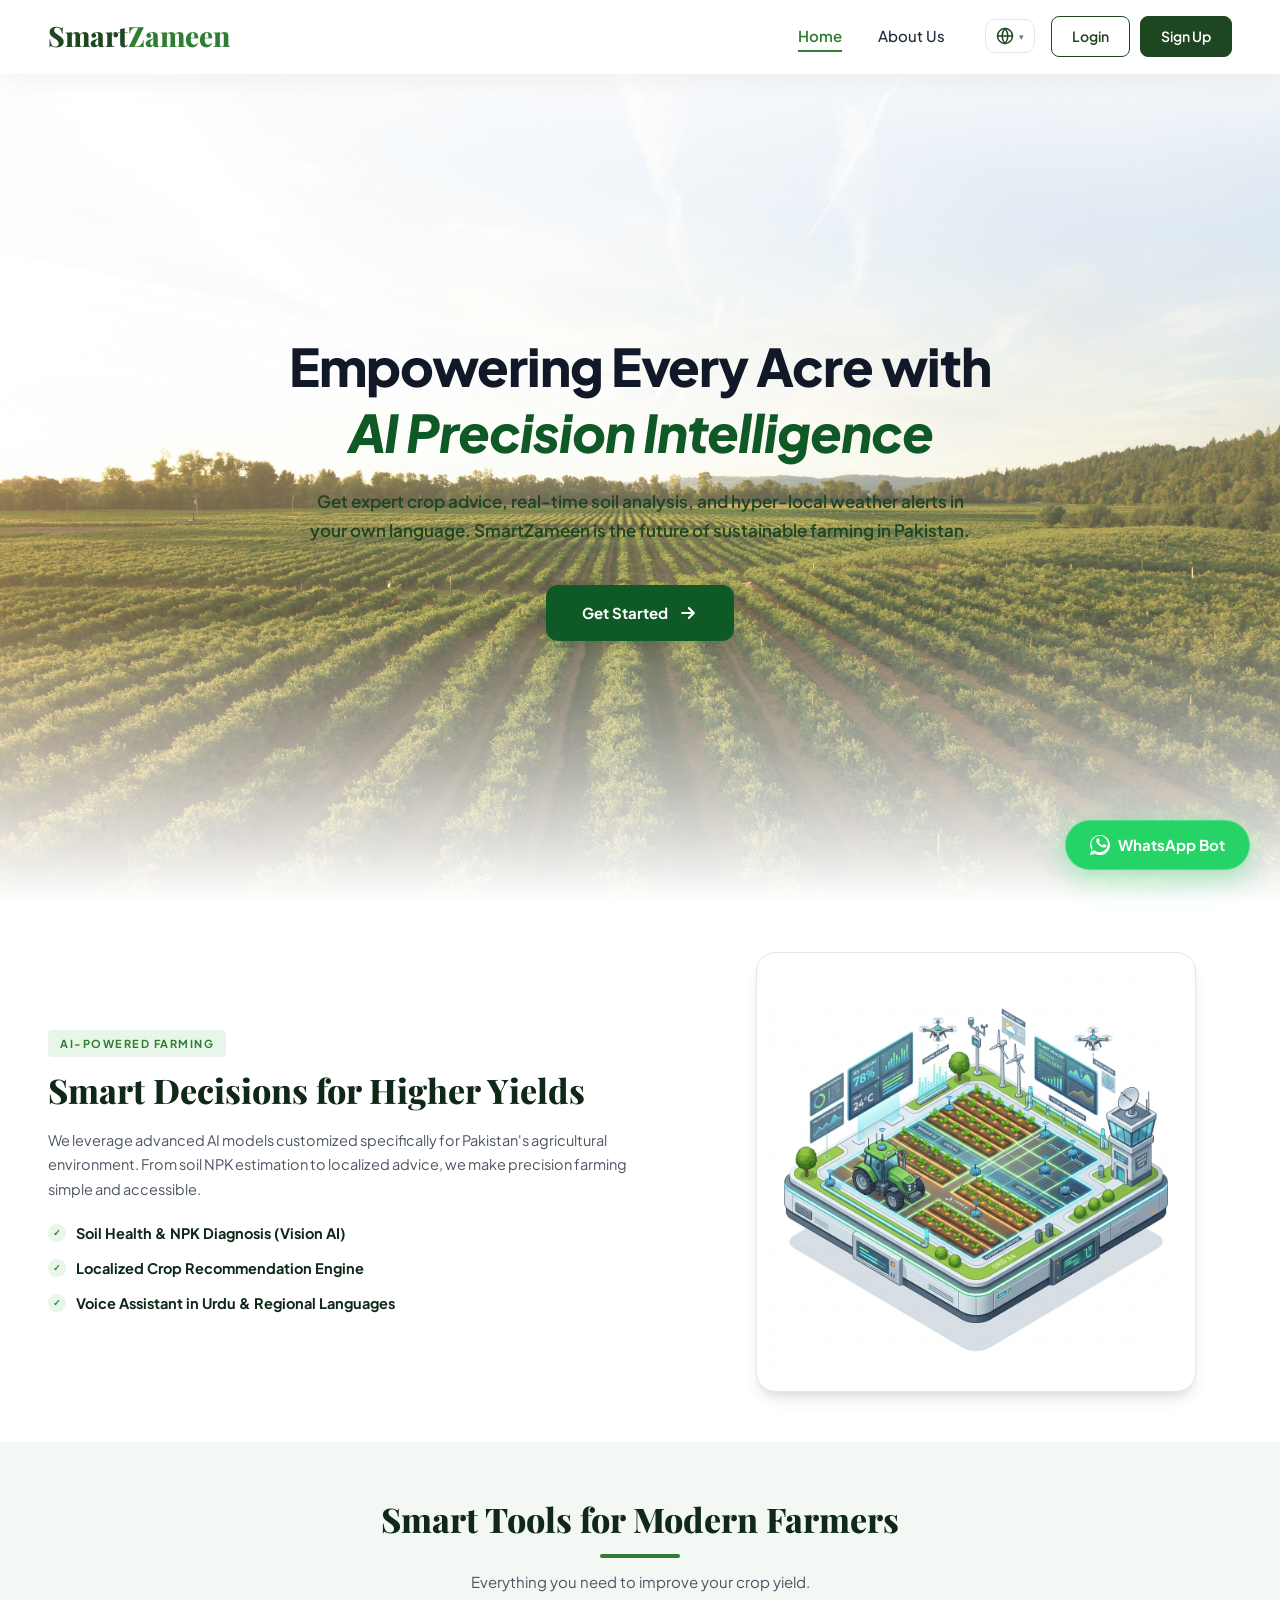
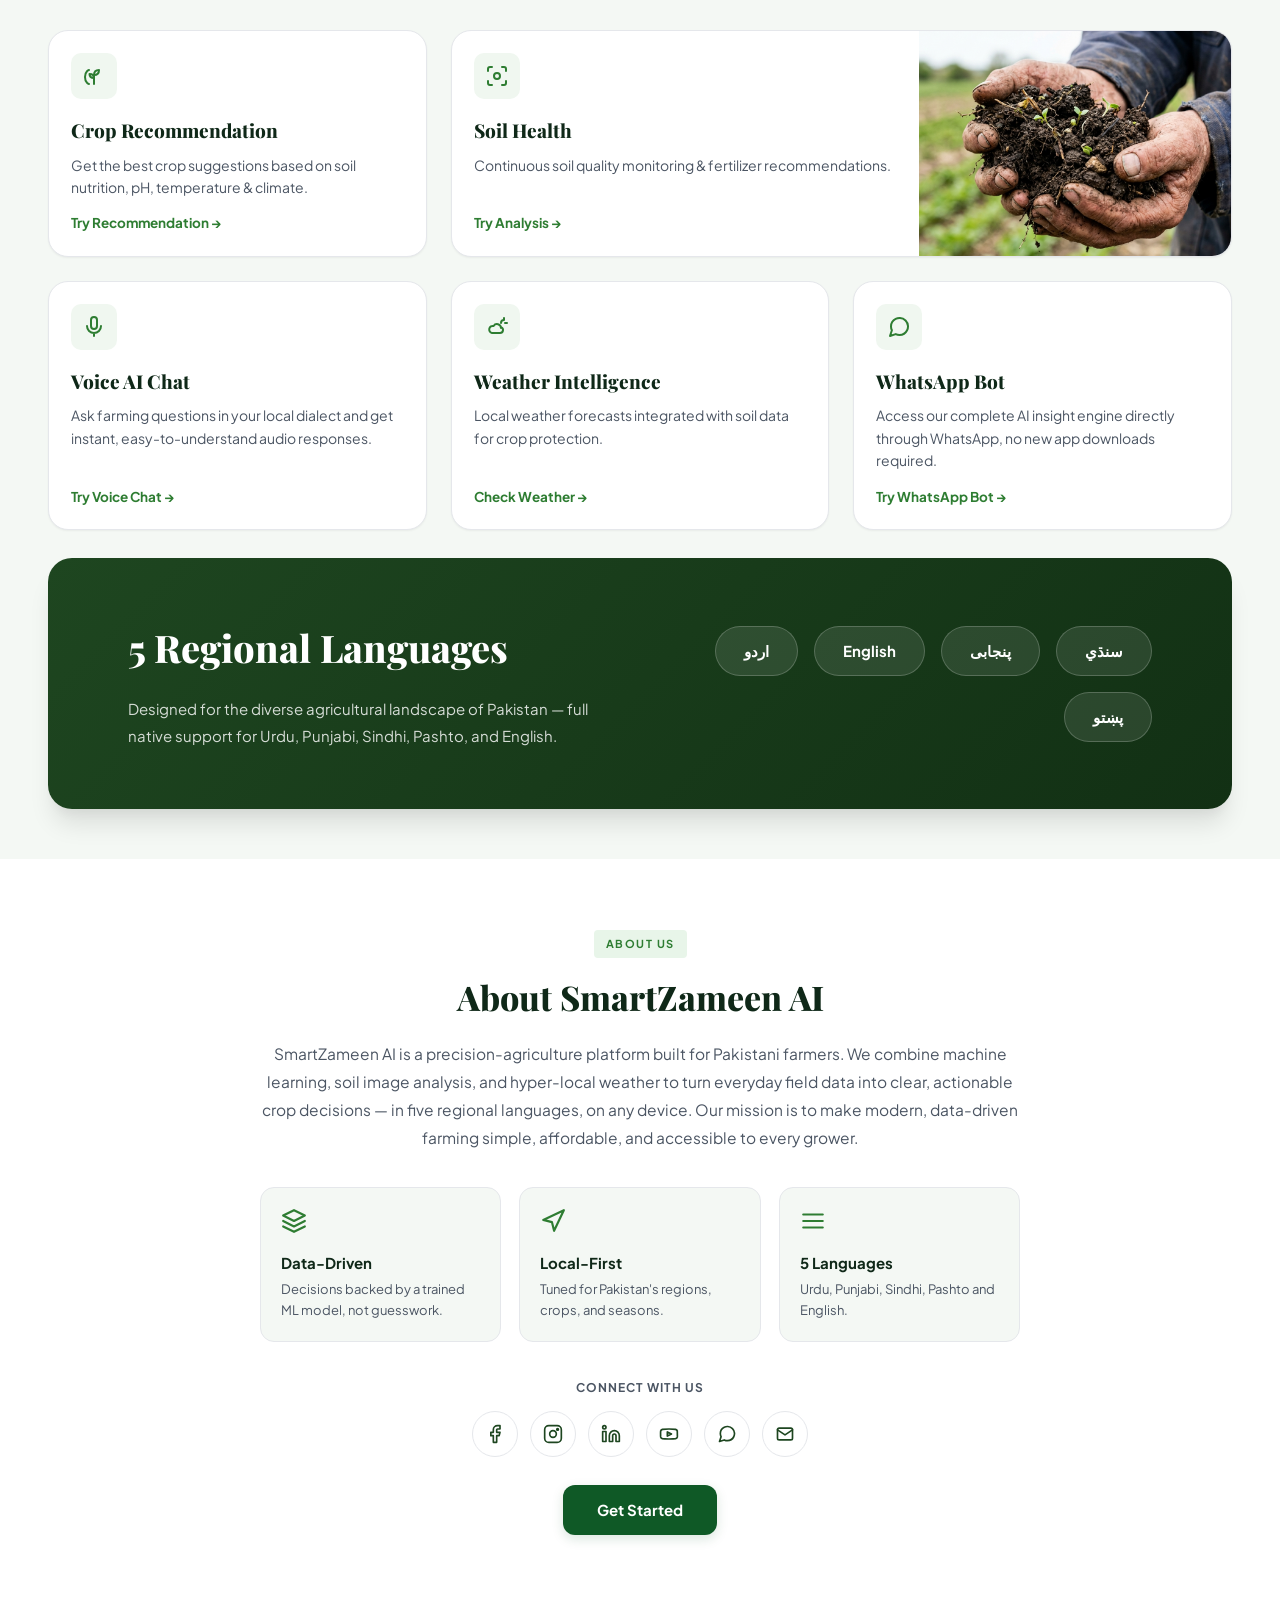
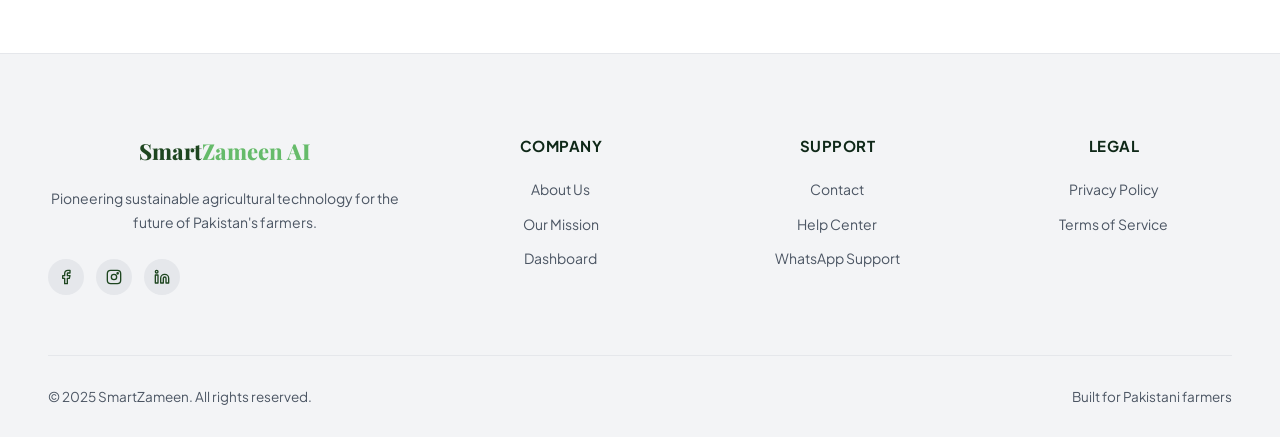
==== commit 9decbb02: "second" ====
--- a/frontend/index.html
+++ b/frontend/index.html
@@ -7,6 +7,7 @@
   <link href="https://fonts.googleapis.com/css2?family=Plus+Jakarta+Sans:wght@300;400;500;600;700;800&family=Noto+Nastaliq+Urdu:wght@400;700&family=Playfair+Display:wght@600;700;800&display=swap" rel="stylesheet">
   <link rel="icon" type="image/svg+xml" href="assets/favicon.svg">
   <link rel="stylesheet" href="css/theme.css">
+  <script src="js/config.js"></script>
   <style>
     * { margin: 0; padding: 0; box-sizing: border-box; }
 
@@ -835,17 +836,7 @@
   </footer>
 
   <script>
-    document.getElementById('langToggle').addEventListener('click', function(e) {
-      e.stopPropagation();
-      document.getElementById('langMenu').classList.toggle('active');
-    });
-
-    document.addEventListener('click', function(e) {
-      const menu = document.getElementById('langMenu');
-      if (menu && !e.target.closest('[id="langToggle"]') && !e.target.closest('#langMenu')) {
-        menu.classList.remove('active');
-      }
-    });
+    // Language switcher toggle is wired centrally in js/lang.js (delegated).
 
     // Get Started → dashboard if logged in, else login/signup screen
     (function () {
--- a/frontend/css/theme.css
+++ b/frontend/css/theme.css
@@ -57,6 +57,13 @@
 }
 
 [dir="rtl"] { font-family: var(--font-urdu); }
+
+/* ---------------- Global responsive baseline ----------------
+   Keeps mobile (esp. Android) from overflowing horizontally and
+   makes media/tables shrink to the viewport instead of stretching it. */
+html { -webkit-text-size-adjust: 100%; text-size-adjust: 100%; }
+html, body { max-width: 100%; overflow-x: hidden; }
+img, video, canvas { max-width: 100%; height: auto; }
 
 /* ---------------- Navbar ---------------- */
 .navbar {
@@ -168,6 +175,28 @@
 }
 .lang-option:hover { background: var(--bg-light); color: var(--accent); }
 .lang-option.on { background: #f0f8f0; color: var(--accent); font-weight: 600; }
+
+/* ---------------- Globe language switcher (header, all pages) ----------------
+   Built by lang.js and pinned to the top-right of the navbar so it stays
+   visible on every device (it never collapses into the hamburger). */
+.lang-switch { position: relative; display: flex; align-items: center; flex: 0 0 auto; }
+.lang-globe {
+  display: inline-flex; align-items: center; gap: 5px; cursor: pointer;
+  background: rgba(255,255,255,0.6); border: 1px solid var(--border);
+  color: var(--primary); padding: 7px 10px; border-radius: 10px;
+  font-family: inherit; line-height: 1; transition: var(--transition);
+}
+.lang-globe:hover { background: var(--accent-soft); border-color: var(--accent-light); }
+.lang-globe svg { width: 18px; height: 18px; display: block; }
+.lang-globe .lang-caret { font-size: 9px; opacity: 0.7; }
+/* Right-anchor the dropdown under the globe (overrides the centered base rule) */
+.lang-switch .lang-menu {
+  top: calc(100% + 8px); left: auto; right: 0; transform: none;
+  margin-top: 0; min-width: 150px;
+}
+[dir="rtl"] .lang-switch .lang-menu { left: 0; right: auto; }
+.lang-switch .lang-option { text-align: left; }
+[dir="rtl"] .lang-switch .lang-option { text-align: right; }
 
 /* ---------------- Generic card / buttons ---------------- */
 .sz-card {
@@ -239,7 +268,10 @@
   body[data-app] .nav-center { display: none !important; }
 }
 @media (max-width: 480px) {
-  .nav-right .btn-login, .nav-right .btn-signup { padding: 7px 14px; font-size: 13px; }
+  .nav-right { gap: 8px; }
+  .nav-right .btn-login, .nav-right .btn-signup { padding: 7px 12px; font-size: 13px; }
+  .lang-globe { padding: 6px 8px; }
+  .lang-globe .lang-caret { display: none; }
 }
 
 /* ============== Shared App Sidebar (dashboard + feature pages) ============== */
@@ -265,9 +297,9 @@
 .app-sidebar-divider { height: 1px; background: var(--border); margin: 14px 6px; }
 .app-main { min-width: 0; }
 
-/* Top nav: user pill + Languages dropdown removed (moved into the sidebar panel) */
-.user-pill { display: none !important; }
-.navbar .lang-btn, .navbar .lang-menu { display: none !important; }
+/* On app pages the user pill lives in the sidebar, so hide the top-nav one there.
+   (Scoped to data-app — on home/login/signup the pill must still show when logged in.) */
+body[data-app] .user-pill { display: none !important; }
 
 /* Sidebar: Languages + Logout */
 .app-sidebar-sub { font-size: 11px; font-weight: 700; text-transform: uppercase; letter-spacing: .06em; color: var(--text-light); padding: 6px 14px 4px; display: flex; align-items: center; gap: 8px; }
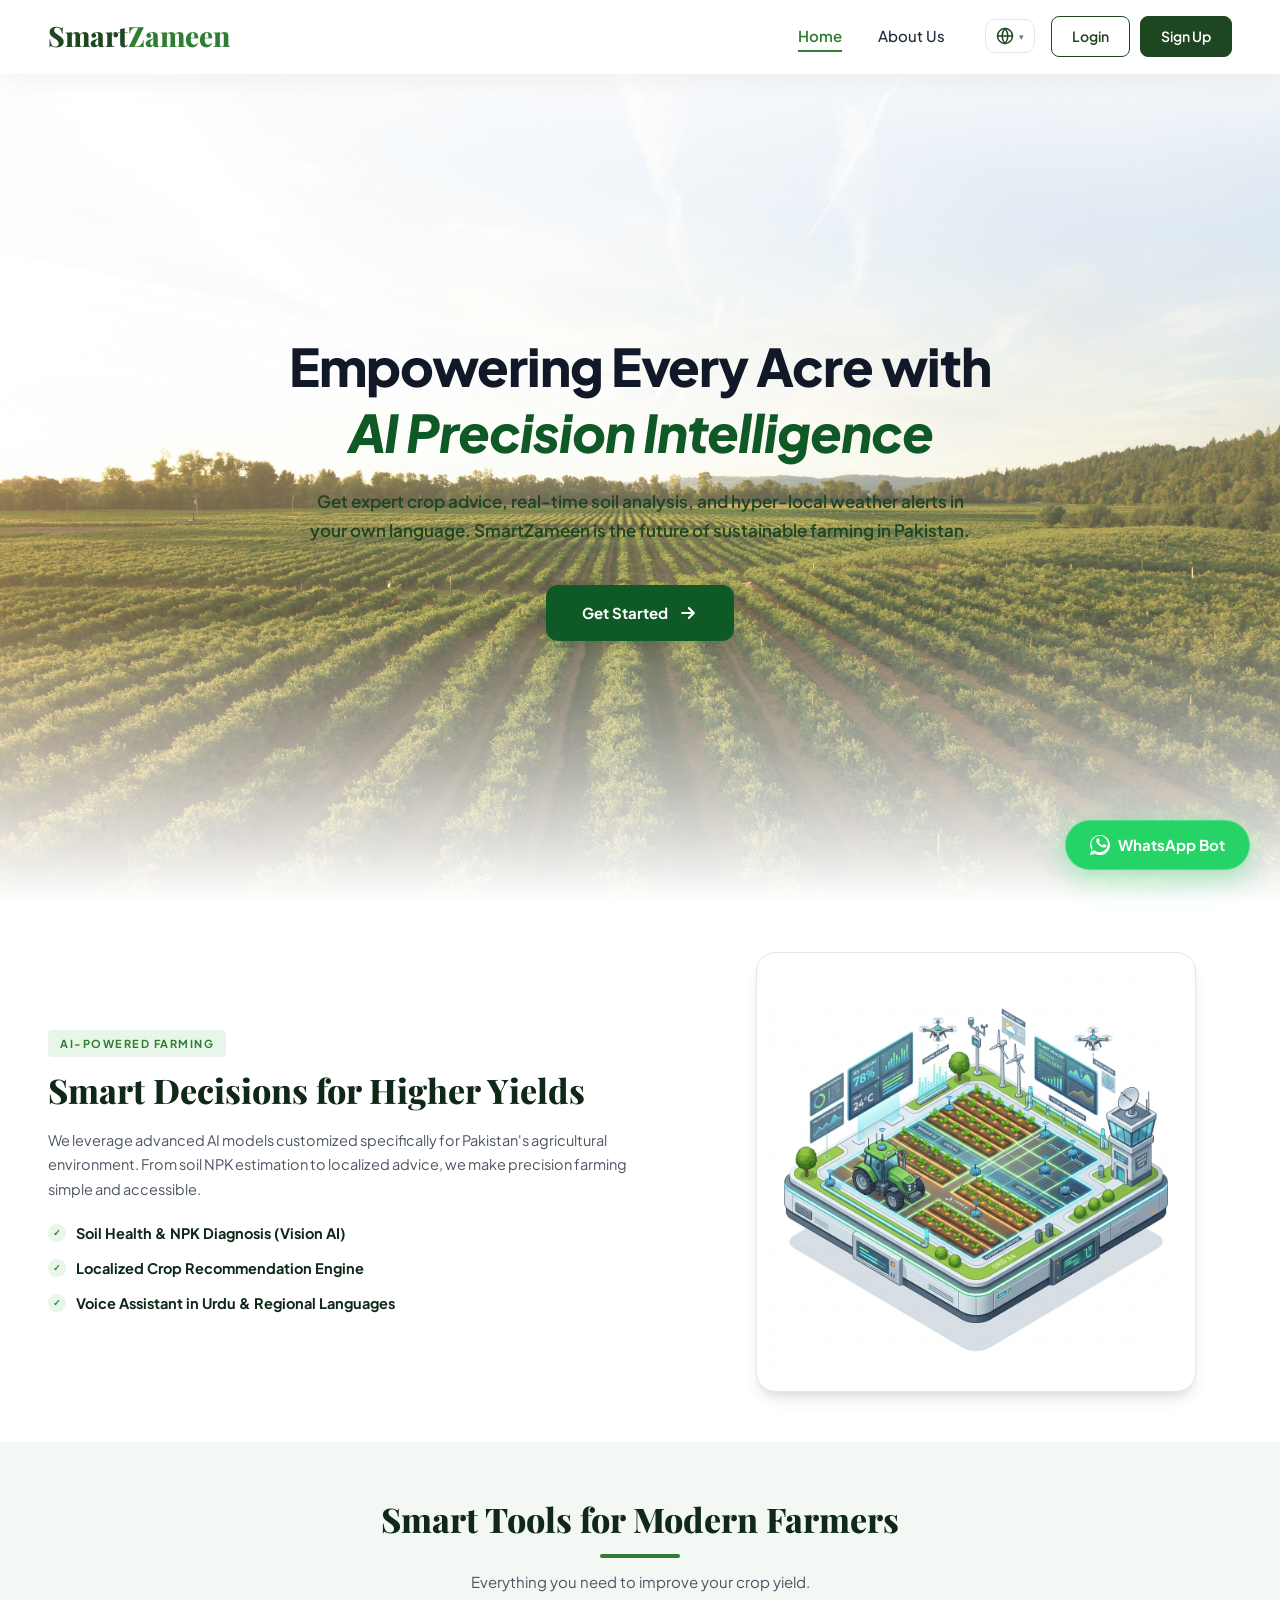
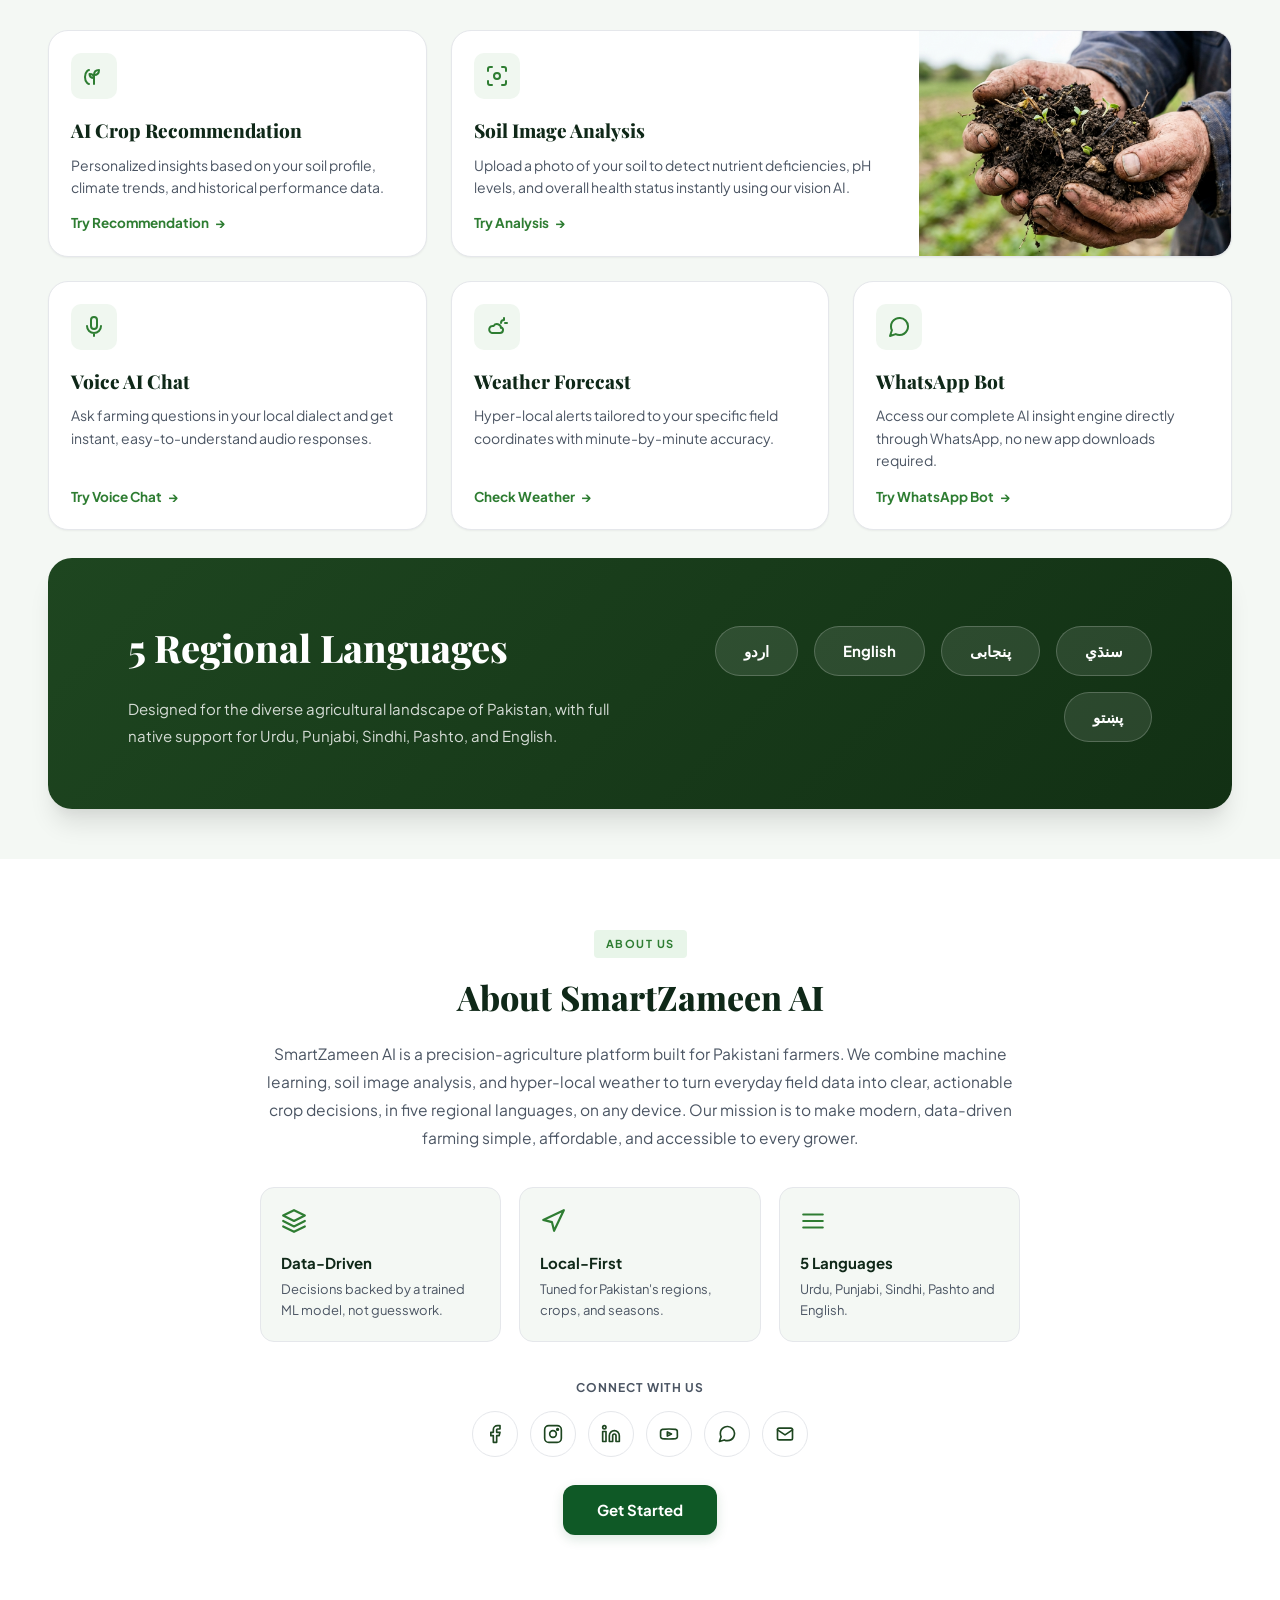
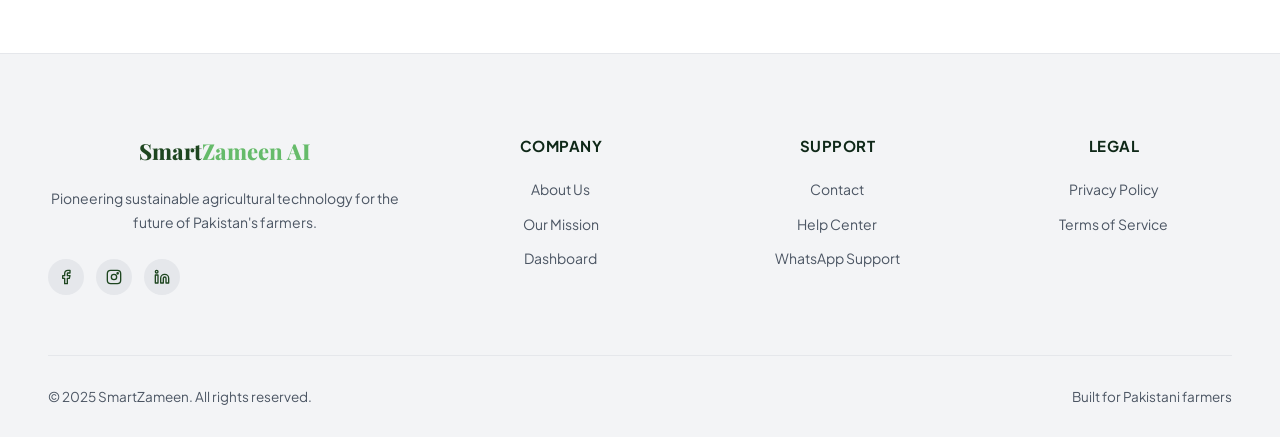
==== commit 8ddbb561: "tenth" ====
--- a/frontend/index.html
+++ b/frontend/index.html
@@ -45,7 +45,7 @@
     }
 
     /* navbar, nav links, language menu, auth buttons & user pill are all
-       provided by css/theme.css — no per-page duplication needed. */
+       provided by css/theme.css, no per-page duplication needed. */
 
     @keyframes slideDown {
       from { opacity: 0; transform: translateY(-5px); }
@@ -644,17 +644,17 @@
     </div>
     <div class="nav-right">
       <div id="auth-buttons" style="display:flex;gap:10px;align-items:center;">
-        <a href="login.html" class="btn-login">Login</a>
-        <a href="signup.html" class="btn-signup">Sign Up</a>
+        <a href="login.html" class="btn-login" data-i18n="nav_login">Login</a>
+        <a href="signup.html" class="btn-signup" data-i18n="nav_signup">Sign Up</a>
       </div>
       <div class="user-pill" id="user-pill">
         <svg width="16" height="16" viewBox="0 0 24 24" fill="none" stroke="currentColor" stroke-width="2" stroke-linecap="round" stroke-linejoin="round"><circle cx="12" cy="8" r="4"/><path d="M4 21v-1a6 6 0 0 1 12 0v1"/></svg>
         <span id="user-name-display">User</span>
         <span class="chevron" style="font-size:10px;color:#666">▼</span>
         <div class="user-dropdown">
-          <a href="dashboard.html">Dashboard</a>
-          <a href="ai-agent.html">Crop Advisor</a>
-          <button class="logout-btn" onclick="logout()">Logout</button>
+          <a href="dashboard.html" data-i18n="dash">Dashboard</a>
+          <a href="ai-agent.html" data-i18n="nav_advisor">Crop Advisor</a>
+          <button class="logout-btn" onclick="logout()" data-i18n="logout">Logout</button>
         </div>
       </div>
     </div>
@@ -666,7 +666,7 @@
       <p id="hero-desc">Get expert crop advice, real-time soil analysis, and hyper-local weather alerts in your own language. SmartZameen is the future of sustainable farming in Pakistan.</p>
       <div class="hero-buttons">
         <a href="login.html" class="btn-primary" id="get-started">
-          <span id="btn-get-started">Get Started</span>
+          <span id="btn-get-started" data-i18n="btn_get_started">Get Started</span>
           <svg xmlns="http://www.w3.org/2000/svg" width="20" height="20" viewBox="0 0 24 24" fill="none" stroke="currentColor" stroke-width="2.5" stroke-linecap="round" stroke-linejoin="round" style="flex-shrink:0;">
             <path d="M5 12h14M13 6l6 6-6 6"/>
           </svg>
@@ -678,13 +678,13 @@
   <section class="autonomy-section">
     <div class="autonomy-grid">
       <div class="autonomy-content">
-        <span class="section-tag">AI-Powered Farming</span>
-        <h2>Smart Decisions for Higher Yields</h2>
-        <p>We leverage advanced AI models customized specifically for Pakistan's agricultural environment. From soil NPK estimation to localized advice, we make precision farming simple and accessible.</p>
+        <span class="section-tag" data-i18n="auto_tag">AI-Powered Farming</span>
+        <h2 data-i18n="auto_title">Smart Decisions for Higher Yields</h2>
+        <p data-i18n="auto_desc">We leverage advanced AI models customized specifically for Pakistan's agricultural environment. From soil NPK estimation to localized advice, we make precision farming simple and accessible.</p>
         <ul class="autonomy-list">
-          <li><span class="checkmark-icon">✓</span><span>Soil Health & NPK Diagnosis (Vision AI)</span></li>
-          <li><span class="checkmark-icon">✓</span><span>Localized Crop Recommendation Engine</span></li>
-          <li><span class="checkmark-icon">✓</span><span>Voice Assistant in Urdu & Regional Languages</span></li>
+          <li><span class="checkmark-icon">✓</span><span data-i18n="auto_li1">Soil Health & NPK Diagnosis (Vision AI)</span></li>
+          <li><span class="checkmark-icon">✓</span><span data-i18n="auto_li2">Localized Crop Recommendation Engine</span></li>
+          <li><span class="checkmark-icon">✓</span><span data-i18n="auto_li3">Voice Assistant in Urdu & Regional Languages</span></li>
         </ul>
       </div>
       <div class="autonomy-image">
@@ -699,52 +699,52 @@
     <div class="tools-container">
       <div class="section-header">
         <h2 id="feat-title">Smart Tools for Modern Farmers</h2>
-        <p id="feat-desc" style="color:var(--text-light);font-size:15px;max-width:560px;margin:0 auto;">Everything you need to improve your crop yield — with full support for 5 regional languages.</p>
+        <p id="feat-desc" style="color:var(--text-light);font-size:15px;max-width:560px;margin:0 auto;">Everything you need to improve your crop yield.</p>
       </div>
       <div class="tools-grid">
         <div class="tool-card">
           <div class="tool-icon"><svg viewBox="0 0 24 24" fill="none" stroke="currentColor" stroke-width="2" stroke-linecap="round" stroke-linejoin="round"><path d="M7 20s-4-1-4-7 4-7 4-7M12 20v-9"/><path d="M12 11c0-3 2-5 5-5 0 3-2 5-5 5zM12 14c0-2.5-2-4-4.5-4 0 2.5 2 4 4.5 4z"/></svg></div>
-          <h3 id="f1-title">AI Crop Recommendation</h3>
-          <p id="f1-desc">Personalized insights based on your soil profile, climate trends, and historical performance data.</p>
-          <a href="dashboard.html" class="try-link">Try Recommendation &rarr;</a>
+          <h3 data-i18n="tool_reco_title">AI Crop Recommendation</h3>
+          <p data-i18n="tool_reco_desc">Personalized insights based on your soil profile, climate trends, and historical performance data.</p>
+          <a href="crop-advisor.html" class="try-link"><span data-i18n="try_reco">Try Recommendation</span> &rarr;</a>
         </div>
 
         <div class="tool-card tool-card-split">
           <div class="tool-split-content">
             <div class="tool-icon"><svg viewBox="0 0 24 24" fill="none" stroke="currentColor" stroke-width="2" stroke-linecap="round" stroke-linejoin="round"><circle cx="12" cy="12" r="3"/><path d="M3 7V5a2 2 0 0 1 2-2h2M17 3h2a2 2 0 0 1 2 2v2M21 17v2a2 2 0 0 1-2 2h-2M7 21H5a2 2 0 0 1-2-2v-2"/></svg></div>
-            <h3 id="f5-title">Soil Image Analysis</h3>
-            <p id="f5-desc">Upload a photo of your soil to detect nutrient deficiencies, pH levels, and overall health status instantly using our vision AI.</p>
-            <a href="dashboard.html" class="try-link">Try Analysis &rarr;</a>
+            <h3 data-i18n="tool_soil_title">Soil Image Analysis</h3>
+            <p data-i18n="tool_soil_desc">Upload a photo of your soil to detect nutrient deficiencies, pH levels, and overall health status instantly using our vision AI.</p>
+            <a href="ai-agent.html" class="try-link"><span data-i18n="try_analysis">Try Analysis</span> &rarr;</a>
           </div>
           <div class="tool-split-img"></div>
         </div>
 
         <div class="tool-card">
           <div class="tool-icon"><svg viewBox="0 0 24 24" fill="none" stroke="currentColor" stroke-width="2" stroke-linecap="round" stroke-linejoin="round"><path d="M12 2a3 3 0 0 0-3 3v6a3 3 0 0 0 6 0V5a3 3 0 0 0-3-3z"/><path d="M19 11a7 7 0 0 1-14 0M12 18v3"/></svg></div>
-          <h3 id="voice-ai-title">Voice AI Chat</h3>
-          <p id="voice-ai-desc">Ask farming questions in your local dialect and get instant, easy-to-understand audio responses.</p>
-          <a href="ai-agent.html" class="try-link">Try Voice Chat &rarr;</a>
+          <h3 data-i18n="tool_voice_title">Voice AI Chat</h3>
+          <p data-i18n="tool_voice_desc">Ask farming questions in your local dialect and get instant, easy-to-understand audio responses.</p>
+          <a href="ai-agent.html" class="try-link"><span data-i18n="try_voice">Try Voice Chat</span> &rarr;</a>
         </div>
 
         <div class="tool-card">
           <div class="tool-icon"><svg viewBox="0 0 24 24" fill="none" stroke="currentColor" stroke-width="2" stroke-linecap="round" stroke-linejoin="round"><path d="M16 13a4 4 0 0 0-7.4-2A3.5 3.5 0 1 0 7 18h8a3 3 0 0 0 1-5.83"/><path d="M16 8a3 3 0 0 1 3-3M19 5V3M22 8h-2"/></svg></div>
-          <h3 id="f3-title">Weather Forecast</h3>
-          <p id="f3-desc">Hyper-local alerts tailored to your specific field coordinates with minute-by-minute accuracy.</p>
-          <a href="weather.html" class="try-link">Check Weather &rarr;</a>
+          <h3 data-i18n="tool_weather_title">Weather Forecast</h3>
+          <p data-i18n="tool_weather_desc">Hyper-local alerts tailored to your specific field coordinates with minute-by-minute accuracy.</p>
+          <a href="weather.html" class="try-link"><span data-i18n="try_weather">Check Weather</span> &rarr;</a>
         </div>
 
         <div class="tool-card">
           <div class="tool-icon"><svg viewBox="0 0 24 24" fill="none" stroke="currentColor" stroke-width="2" stroke-linecap="round" stroke-linejoin="round"><path d="M21 11.5a8.38 8.38 0 0 1-.9 3.8 8.5 8.5 0 0 1-7.6 4.7 8.38 8.38 0 0 1-3.8-.9L3 21l1.9-5.7a8.38 8.38 0 0 1-.9-3.8 8.5 8.5 0 0 1 4.7-7.6 8.38 8.38 0 0 1 3.8-.9h.5a8.48 8.48 0 0 1 8 8v.5z"/></svg></div>
-          <h3 id="whatsapp-bot-title">WhatsApp Bot</h3>
-          <p id="whatsapp-bot-desc">Access our complete AI insight engine directly through WhatsApp, no new app downloads required.</p>
-          <a href="https://wa.me/14155238886?text=hello" target="_blank" class="try-link" style="margin-top:auto;">Try WhatsApp Bot &rarr;</a>
+          <h3 data-i18n="tool_wa_title">WhatsApp Bot</h3>
+          <p data-i18n="tool_wa_desc">Access our complete AI insight engine directly through WhatsApp, no new app downloads required.</p>
+          <a href="https://wa.me/14155238886?text=hello" target="_blank" class="try-link" style="margin-top:auto;"><span data-i18n="try_wa">Try WhatsApp Bot</span> &rarr;</a>
         </div>
       </div>
 
       <div class="languages-card" style="margin-top:28px;">
         <div class="languages-left">
-          <h2>5 Regional Languages</h2>
-          <p>Designed for the diverse agricultural landscape of Pakistan — full native support for Urdu, Punjabi, Sindhi, Pashto, and English.</p>
+          <h2 data-i18n="lang_card_title">5 Regional Languages</h2>
+          <p data-i18n="lang_card_desc">Designed for the diverse agricultural landscape of Pakistan, with full native support for Urdu, Punjabi, Sindhi, Pashto, and English.</p>
         </div>
         <div class="languages-right">
           <span class="lang-pill">اردو</span>
@@ -759,27 +759,27 @@
 
   <section class="about-section" id="about">
     <div class="about-inner">
-      <span class="section-tag">About Us</span>
-      <h2>About SmartZameen AI</h2>
-      <p>SmartZameen AI is a precision-agriculture platform built for Pakistani farmers. We combine machine learning, soil image analysis, and hyper-local weather to turn everyday field data into clear, actionable crop decisions — in five regional languages, on any device. Our mission is to make modern, data-driven farming simple, affordable, and accessible to every grower.</p>
+      <span class="section-tag" data-i18n="nav_about">About Us</span>
+      <h2 data-i18n="about_title">About SmartZameen AI</h2>
+      <p data-i18n="about_desc">SmartZameen AI is a precision-agriculture platform built for Pakistani farmers. We combine machine learning, soil image analysis, and hyper-local weather to turn everyday field data into clear, actionable crop decisions, in five regional languages, on any device. Our mission is to make modern, data-driven farming simple, affordable, and accessible to every grower.</p>
 
       <div class="about-values">
         <div class="about-value">
           <svg viewBox="0 0 24 24" fill="none" stroke="currentColor" stroke-width="2" stroke-linecap="round" stroke-linejoin="round"><path d="M12 2 2 7l10 5 10-5-10-5zM2 17l10 5 10-5M2 12l10 5 10-5"/></svg>
-          <h4>Data-Driven</h4><p>Decisions backed by a trained ML model, not guesswork.</p>
+          <h4 data-i18n="about_v1_t">Data-Driven</h4><p data-i18n="about_v1_d">Decisions backed by a trained ML model, not guesswork.</p>
         </div>
         <div class="about-value">
           <svg viewBox="0 0 24 24" fill="none" stroke="currentColor" stroke-width="2" stroke-linecap="round" stroke-linejoin="round"><path d="M3 11l19-9-9 19-2-8-8-2z"/></svg>
-          <h4>Local-First</h4><p>Tuned for Pakistan's regions, crops, and seasons.</p>
+          <h4 data-i18n="about_v2_t">Local-First</h4><p data-i18n="about_v2_d">Tuned for Pakistan's regions, crops, and seasons.</p>
         </div>
         <div class="about-value">
           <svg viewBox="0 0 24 24" fill="none" stroke="currentColor" stroke-width="2" stroke-linecap="round" stroke-linejoin="round"><path d="M3 12h18M3 6h18M3 18h18"/></svg>
-          <h4>5 Languages</h4><p>Urdu, Punjabi, Sindhi, Pashto and English.</p>
+          <h4 data-i18n="about_v3_t">5 Languages</h4><p data-i18n="about_v3_d">Urdu, Punjabi, Sindhi, Pashto and English.</p>
         </div>
       </div>
 
       <div class="about-contact">
-        <span>Connect with us</span>
+        <span data-i18n="about_connect">Connect with us</span>
         <div class="about-socials">
           <a href="https://facebook.com" target="_blank" aria-label="Facebook" class="social-icon"><svg viewBox="0 0 24 24" fill="none" stroke="currentColor" stroke-width="2" stroke-linecap="round" stroke-linejoin="round"><path d="M18 2h-3a5 5 0 0 0-5 5v3H7v4h3v8h4v-8h3l1-4h-4V7a1 1 0 0 1 1-1h3z"/></svg></a>
           <a href="https://instagram.com" target="_blank" aria-label="Instagram" class="social-icon"><svg viewBox="0 0 24 24" fill="none" stroke="currentColor" stroke-width="2" stroke-linecap="round" stroke-linejoin="round"><rect x="2" y="2" width="20" height="20" rx="5"/><circle cx="12" cy="12" r="4"/><circle cx="17.5" cy="6.5" r="1"/></svg></a>
@@ -790,7 +790,7 @@
         </div>
       </div>
 
-      <a href="login.html" class="btn btn-primary about-cta" id="about-cta">Get Started</a>
+      <a href="login.html" class="btn btn-primary about-cta" id="about-cta" data-i18n="btn_get_started">Get Started</a>
     </div>
   </section>
 
@@ -798,7 +798,7 @@
     <div class="footer-grid">
       <div class="footer-brand">
         <h3>Smart<span>Zameen AI</span></h3>
-        <p>Pioneering sustainable agricultural technology for the future of Pakistan's farmers.</p>
+        <p data-i18n="footer_brand_desc">Pioneering sustainable agricultural technology for the future of Pakistan's farmers.</p>
         <div class="social-links">
           <a href="https://facebook.com" target="_blank" aria-label="Facebook" class="social-btn"><svg width="16" height="16" viewBox="0 0 24 24" fill="none" stroke="currentColor" stroke-width="2" stroke-linecap="round" stroke-linejoin="round"><path d="M18 2h-3a5 5 0 0 0-5 5v3H7v4h3v8h4v-8h3l1-4h-4V7a1 1 0 0 1 1-1h3z"/></svg></a>
           <a href="https://instagram.com" target="_blank" aria-label="Instagram" class="social-btn"><svg width="16" height="16" viewBox="0 0 24 24" fill="none" stroke="currentColor" stroke-width="2" stroke-linecap="round" stroke-linejoin="round"><rect x="2" y="2" width="20" height="20" rx="5"/><circle cx="12" cy="12" r="4"/><circle cx="17.5" cy="6.5" r="1"/></svg></a>
@@ -806,32 +806,32 @@
         </div>
       </div>
       <div class="footer-col">
-        <h4>Company</h4>
+        <h4 data-i18n="footer_company">Company</h4>
         <ul>
-          <li><a href="#about">About Us</a></li>
-          <li><a href="#about">Our Mission</a></li>
-          <li><a href="dashboard.html">Dashboard</a></li>
+          <li><a href="#about" data-i18n="nav_about">About Us</a></li>
+          <li><a href="#about" data-i18n="footer_mission">Our Mission</a></li>
+          <li><a href="dashboard.html" data-i18n="dash">Dashboard</a></li>
         </ul>
       </div>
       <div class="footer-col">
-        <h4>Support</h4>
+        <h4 data-i18n="footer_support">Support</h4>
         <ul>
-          <li><a href="#">Contact</a></li>
-          <li><a href="#">Help Center</a></li>
-          <li><a href="#">WhatsApp Support</a></li>
+          <li><a href="#" data-i18n="footer_contact">Contact</a></li>
+          <li><a href="#" data-i18n="footer_help">Help Center</a></li>
+          <li><a href="#" data-i18n="footer_wa_support">WhatsApp Support</a></li>
         </ul>
       </div>
       <div class="footer-col">
-        <h4>Legal</h4>
+        <h4 data-i18n="footer_legal">Legal</h4>
         <ul>
-          <li><a href="#">Privacy Policy</a></li>
-          <li><a href="#">Terms of Service</a></li>
+          <li><a href="#" data-i18n="footer_privacy">Privacy Policy</a></li>
+          <li><a href="#" data-i18n="footer_terms">Terms of Service</a></li>
         </ul>
       </div>
     </div>
     <div class="footer-bottom">
       <div id="footer-copy">© 2026 SmartZameen AI. All rights reserved.</div>
-      <div id="footer-info">Built for Pakistani farmers</div>
+      <div id="footer-info" data-i18n="footer_info">Built for Pakistani farmers</div>
     </div>
   </footer>
 
@@ -862,7 +862,7 @@
     <svg xmlns="http://www.w3.org/2000/svg" width="20" height="20" viewBox="0 0 24 24" fill="currentColor" class="whatsapp-icon-svg" style="flex-shrink:0;">
       <path d="M.057 24l1.687-6.163c-1.041-1.804-1.588-3.849-1.587-5.946C.06 5.348 5.397.01 12.008.01c3.202.001 6.212 1.246 8.477 3.513 2.266 2.268 3.507 5.28 3.505 8.484-.004 6.657-5.34 11.997-11.953 11.997-2.005-.001-3.973-.502-5.717-1.458L0 24zm6.59-4.846c1.6.95 3.188 1.449 4.825 1.451 5.436 0 9.86-4.42 9.864-9.858.002-2.634-1.01-5.11-2.85-6.953C16.646 1.952 14.177.95 11.545.95 6.11.95 1.687 5.37 1.683 10.81c-.001 1.73.454 3.42 1.316 4.925l-.994 3.635 3.72-.975zm12.353-7.25c-.297-.149-1.758-.867-2.03-.967-.273-.099-.471-.148-.67.15-.197.297-.767.966-.94 1.164-.173.199-.347.223-.644.075-.297-.15-1.255-.463-2.39-1.475-.883-.788-1.48-1.761-1.653-2.059-.173-.297-.018-.458.13-.606.134-.133.298-.347.446-.52.149-.174.198-.298.298-.497.099-.198.05-.371-.025-.52-.075-.149-.669-1.612-.916-2.207-.242-.579-.487-.5-.669-.51-.173-.008-.371-.01-.57-.01-.198 0-.52.074-.792.372-.272.297-1.04 1.016-1.04 2.479 0 1.462 1.065 2.875 1.213 3.074.149.198 2.096 3.2 5.077 4.487.709.306 1.262.489 1.694.625.712.227 1.36.195 1.871.118.571-.085 1.758-.719 2.006-1.413.248-.694.248-1.289.173-1.413-.074-.124-.272-.198-.57-.347z"/>
     </svg>
-    <span class="whatsapp-text">WhatsApp Bot</span>
+    <span class="whatsapp-text" data-i18n="wa_bot">WhatsApp Bot</span>
   </a>
 
 </body>
--- a/frontend/css/theme.css
+++ b/frontend/css/theme.css
@@ -1,5 +1,5 @@
 /* ============================================================
-   SmartZameen AI — Shared Design System (theme.css)
+   SmartZameen AI - Shared Design System (theme.css)
    Single source of truth for colors, typography, and the
    components reused across every page (nav, buttons, cards,
    forms, badges, footer, WhatsApp button). Pulled from the
@@ -69,7 +69,7 @@
 .navbar {
   display: flex; align-items: center;
   padding: 14px clamp(16px, 4vw, 48px);
-  /* glassmorphism — !important so page-level inline styles can't flatten it */
+  /* glassmorphism - !important so page-level inline styles can't flatten it */
   background: rgba(255, 255, 255, 0.62) !important;
   -webkit-backdrop-filter: blur(16px) saturate(170%);
   backdrop-filter: blur(16px) saturate(170%);
@@ -102,7 +102,7 @@
   flex: 0 0 auto; justify-content: flex-end;
 }
 
-/* hamburger (mobile) — injected by main.js */
+/* hamburger (mobile) - injected by main.js */
 .nav-toggle {
   display: none; background: none; border: none; cursor: pointer; padding: 6px;
   color: var(--primary); margin-left: auto;
@@ -298,7 +298,7 @@
 .app-main { min-width: 0; }
 
 /* On app pages the user pill lives in the sidebar, so hide the top-nav one there.
-   (Scoped to data-app — on home/login/signup the pill must still show when logged in.) */
+   (Scoped to data-app - on home/login/signup the pill must still show when logged in.) */
 body[data-app] .user-pill { display: none !important; }
 
 /* Sidebar: Languages + Logout */
